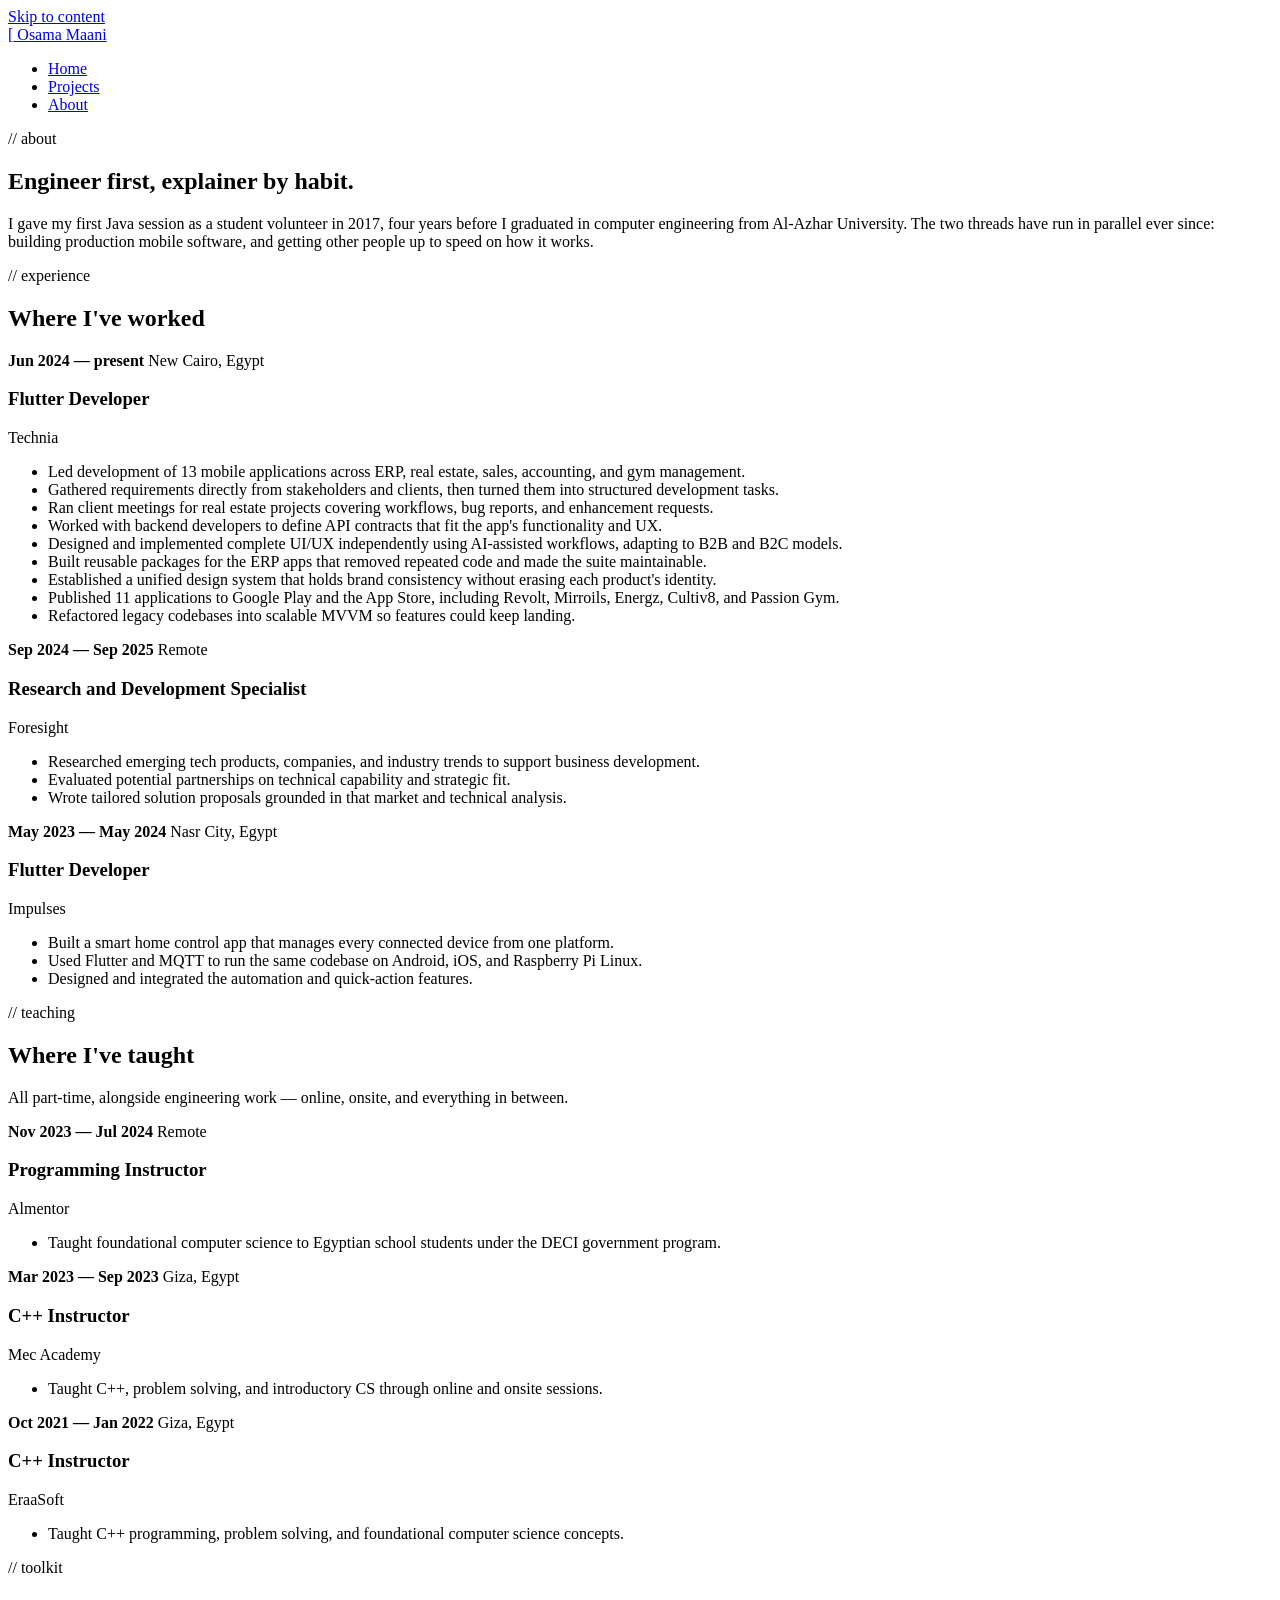
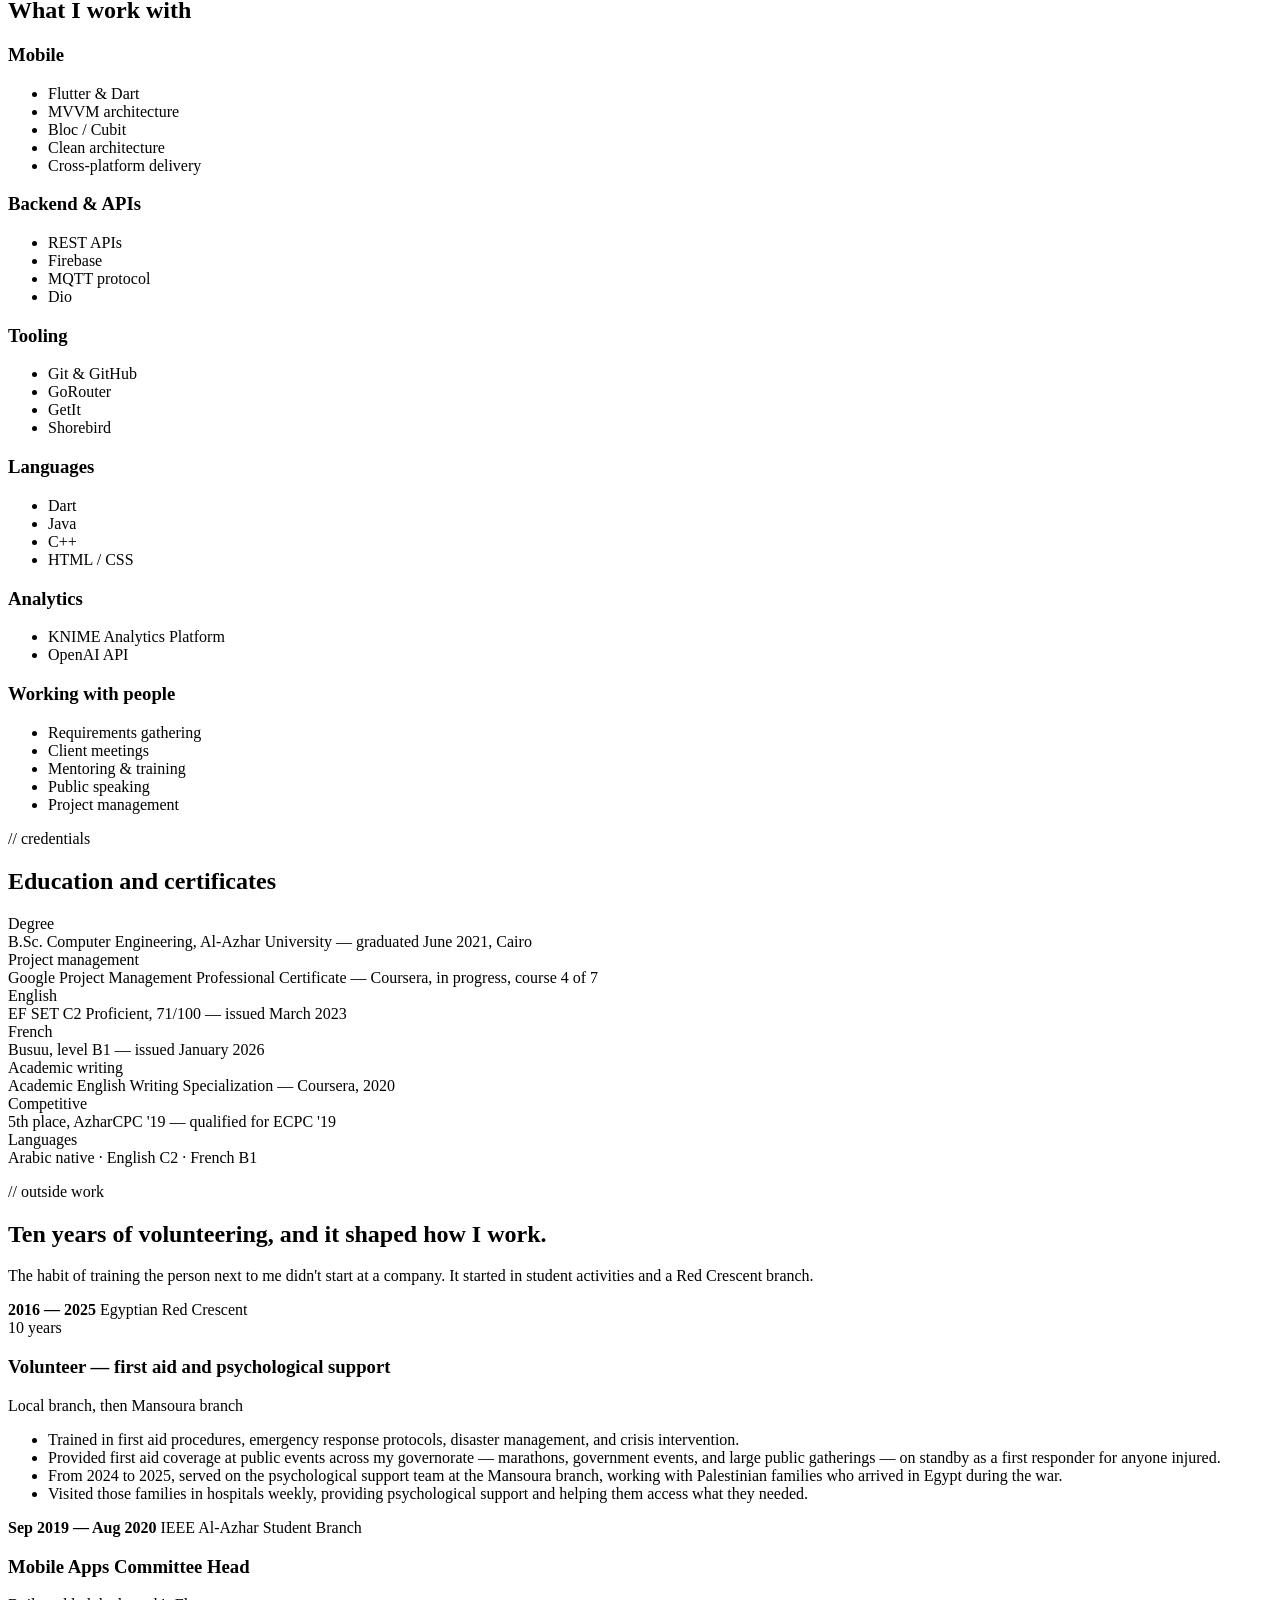
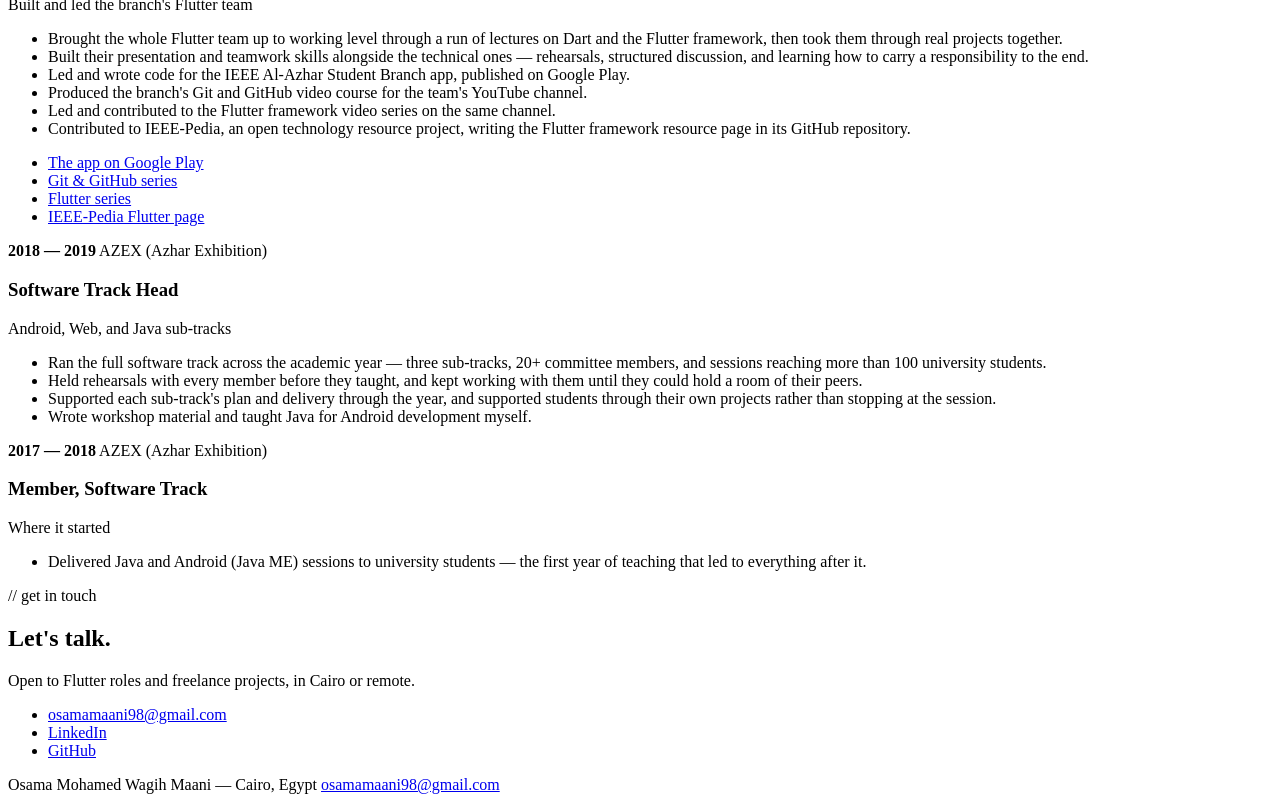
==== about.html @ afb965b5 "Create about.html" ====
<!DOCTYPE html>
<html lang="en">
<head>
<meta charset="utf-8">
<meta name="viewport" content="width=device-width, initial-scale=1">
<title>About — Osama Maani</title>
<meta name="description" content="Computer engineer from Al-Azhar University. Flutter developer at Technia, programming instructor, and former research specialist at Foresight.">
<meta name="theme-color" content="#0B1020">

<link rel="icon" href="data:image/svg+xml,<svg xmlns='http://www.w3.org/2000/svg' viewBox='0 0 32 32'><rect width='32' height='32' rx='7' fill='%230B1020'/><path d='M12 9v14M12 9h7M12 23h7' stroke='%23FFB454' stroke-width='2.4' fill='none' stroke-linecap='round'/></svg>">

<link rel="preconnect" href="https://fonts.googleapis.com">
<link rel="preconnect" href="https://fonts.gstatic.com" crossorigin>
<link href="https://fonts.googleapis.com/css2?family=Bricolage+Grotesque:opsz,wght@12..96,600;12..96,700;12..96,800&family=IBM+Plex+Sans:wght@400;500;600&family=JetBrains+Mono:wght@400;500&display=swap" rel="stylesheet">
<link rel="stylesheet" href="assets/css/style.css">
</head>
<body>

<a class="skip" href="#main">Skip to content</a>

<header class="nav">
  <div class="wrap nav__inner">
    <a class="brand" href="index.html">
      <span class="brand__mark" aria-hidden="true">[</span>
      <span class="brand__name">Osama Maani</span>
    </a>
    <nav aria-label="Primary">
      <ul class="nav__links">
        <li><a class="nav__link" href="index.html">Home</a></li>
        <li><a class="nav__link" href="projects.html">Projects</a></li>
        <li><a class="nav__link" href="about.html" aria-current="page">About</a></li>
      </ul>
    </nav>
  </div>
</header>

<main id="main">

  <section class="wrap hero">
    <div class="stagger">
      <p class="eyebrow" style="--i:0"><span>//</span> about</p>
      <h1 class="hero__title" style="--i:1">Engineer first, explainer by habit.</h1>
      <p class="hero__sub" style="--i:2">
        I gave my first Java session as a student volunteer in 2017, four years
        before I graduated in computer engineering from Al-Azhar University.
        The two threads have run in parallel ever since: building production
        mobile software, and getting other people up to speed on how it works.
      </p>
    </div>
  </section>

  <!-- Experience -->
  <section class="wrap section">
    <div class="section__head reveal">
      <p class="eyebrow"><span>//</span> experience</p>
      <h2>Where I've worked</h2>
    </div>

    <div class="timeline reveal">
      <article class="entry">
        <div class="entry__meta">
          <strong>Jun 2024 — present</strong>
          New Cairo, Egypt
        </div>
        <div class="entry__body">
          <h3>Flutter Developer</h3>
          <span class="entry__org">Technia</span>
          <ul>
            <li>Led development of 13 mobile applications across ERP, real estate, sales, accounting, and gym management.</li>
            <li>Gathered requirements directly from stakeholders and clients, then turned them into structured development tasks.</li>
            <li>Ran client meetings for real estate projects covering workflows, bug reports, and enhancement requests.</li>
            <li>Worked with backend developers to define API contracts that fit the app's functionality and UX.</li>
            <li>Designed and implemented complete UI/UX independently using AI-assisted workflows, adapting to B2B and B2C models.</li>
            <li>Built reusable packages for the ERP apps that removed repeated code and made the suite maintainable.</li>
            <li>Established a unified design system that holds brand consistency without erasing each product's identity.</li>
            <li>Published 11 applications to Google Play and the App Store, including Revolt, Mirroils, Energz, Cultiv8, and Passion Gym.</li>
            <li>Refactored legacy codebases into scalable MVVM so features could keep landing.</li>
          </ul>
        </div>
      </article>

      <article class="entry">
        <div class="entry__meta">
          <strong>Sep 2024 — Sep 2025</strong>
          Remote
        </div>
        <div class="entry__body">
          <h3>Research and Development Specialist</h3>
          <span class="entry__org">Foresight</span>
          <ul>
            <li>Researched emerging tech products, companies, and industry trends to support business development.</li>
            <li>Evaluated potential partnerships on technical capability and strategic fit.</li>
            <li>Wrote tailored solution proposals grounded in that market and technical analysis.</li>
          </ul>
        </div>
      </article>

      <article class="entry">
        <div class="entry__meta">
          <strong>May 2023 — May 2024</strong>
          Nasr City, Egypt
        </div>
        <div class="entry__body">
          <h3>Flutter Developer</h3>
          <span class="entry__org">Impulses</span>
          <ul>
            <li>Built a smart home control app that manages every connected device from one platform.</li>
            <li>Used Flutter and MQTT to run the same codebase on Android, iOS, and Raspberry Pi Linux.</li>
            <li>Designed and integrated the automation and quick-action features.</li>
          </ul>
        </div>
      </article>
    </div>
  </section>

  <!-- Teaching -->
  <section class="wrap section">
    <div class="section__head reveal">
      <p class="eyebrow"><span>//</span> teaching</p>
      <h2>Where I've taught</h2>
      <p>All part-time, alongside engineering work — online, onsite, and everything in between.</p>
    </div>

    <div class="timeline reveal">
      <article class="entry">
        <div class="entry__meta">
          <strong>Nov 2023 — Jul 2024</strong>
          Remote
        </div>
        <div class="entry__body">
          <h3>Programming Instructor</h3>
          <span class="entry__org">Almentor</span>
          <ul>
            <li>Taught foundational computer science to Egyptian school students under the DECI government program.</li>
          </ul>
        </div>
      </article>

      <article class="entry">
        <div class="entry__meta">
          <strong>Mar 2023 — Sep 2023</strong>
          Giza, Egypt
        </div>
        <div class="entry__body">
          <h3>C++ Instructor</h3>
          <span class="entry__org">Mec Academy</span>
          <ul>
            <li>Taught C++, problem solving, and introductory CS through online and onsite sessions.</li>
          </ul>
        </div>
      </article>

      <article class="entry">
        <div class="entry__meta">
          <strong>Oct 2021 — Jan 2022</strong>
          Giza, Egypt
        </div>
        <div class="entry__body">
          <h3>C++ Instructor</h3>
          <span class="entry__org">EraaSoft</span>
          <ul>
            <li>Taught C++ programming, problem solving, and foundational computer science concepts.</li>
          </ul>
        </div>
      </article>
    </div>
  </section>

  <!-- Skills -->
  <section class="wrap section">
    <div class="section__head reveal">
      <p class="eyebrow"><span>//</span> toolkit</p>
      <h2>What I work with</h2>
    </div>

    <div class="skillset reveal">
      <div>
        <h3>Mobile</h3>
        <ul>
          <li>Flutter &amp; Dart</li>
          <li>MVVM architecture</li>
          <li>Bloc / Cubit</li>
          <li>Clean architecture</li>
          <li>Cross-platform delivery</li>
        </ul>
      </div>
      <div>
        <h3>Backend &amp; APIs</h3>
        <ul>
          <li>REST APIs</li>
          <li>Firebase</li>
          <li>MQTT protocol</li>
          <li>Dio</li>
        </ul>
      </div>
      <div>
        <h3>Tooling</h3>
        <ul>
          <li>Git &amp; GitHub</li>
          <li>GoRouter</li>
          <li>GetIt</li>
          <li>Shorebird</li>
        </ul>
      </div>
      <div>
        <h3>Languages</h3>
        <ul>
          <li>Dart</li>
          <li>Java</li>
          <li>C++</li>
          <li>HTML / CSS</li>
        </ul>
      </div>
      <div>
        <h3>Analytics</h3>
        <ul>
          <li>KNIME Analytics Platform</li>
          <li>OpenAI API</li>
        </ul>
      </div>
      <div>
        <h3>Working with people</h3>
        <ul>
          <li>Requirements gathering</li>
          <li>Client meetings</li>
          <li>Mentoring &amp; training</li>
          <li>Public speaking</li>
          <li>Project management</li>
        </ul>
      </div>
    </div>
  </section>

  <!-- Facts -->
  <section class="wrap section">
    <div class="section__head reveal">
      <p class="eyebrow"><span>//</span> credentials</p>
      <h2>Education and certificates</h2>
    </div>

    <div class="rows reveal">
      <div class="row">
        <div class="row__label">Degree</div>
        <div class="row__value">B.Sc. Computer Engineering, Al-Azhar University <span>— graduated June 2021, Cairo</span></div>
      </div>
      <div class="row">
        <div class="row__label">Project management</div>
        <div class="row__value">Google Project Management Professional Certificate <span>— Coursera, in progress, course 4 of 7</span></div>
      </div>
      <div class="row">
        <div class="row__label">English</div>
        <div class="row__value">EF SET C2 Proficient, 71/100 <span>— issued March 2023</span></div>
      </div>
      <div class="row">
        <div class="row__label">French</div>
        <div class="row__value">Busuu, level B1 <span>— issued January 2026</span></div>
      </div>
      <div class="row">
        <div class="row__label">Academic writing</div>
        <div class="row__value">Academic English Writing Specialization <span>— Coursera, 2020</span></div>
      </div>
      <div class="row">
        <div class="row__label">Competitive</div>
        <div class="row__value">5th place, AzharCPC '19 <span>— qualified for ECPC '19</span></div>
      </div>
      <div class="row">
        <div class="row__label">Languages</div>
        <div class="row__value">Arabic native <span>·</span> English C2 <span>·</span> French B1</div>
      </div>
    </div>
  </section>

  <!-- Outside work -->
  <section class="wrap section">
    <div class="section__head reveal">
      <p class="eyebrow"><span>//</span> outside work</p>
      <h2>Ten years of volunteering, and it shaped how I work.</h2>
      <p>
        The habit of training the person next to me didn't start at a company.
        It started in student activities and a Red Crescent branch.
      </p>
    </div>

    <div class="timeline reveal">

      <article class="entry">
        <div class="entry__meta">
          <strong>2016 — 2025</strong>
          Egyptian Red Crescent
        </div>
        <div class="entry__body">
          <span class="tenure">10 years</span>
          <h3>Volunteer — first aid and psychological support</h3>
          <span class="entry__org">Local branch, then Mansoura branch</span>
          <ul>
            <li>Trained in first aid procedures, emergency response protocols, disaster management, and crisis intervention.</li>
            <li>Provided first aid coverage at public events across my governorate — marathons, government events, and large public gatherings — on standby as a first responder for anyone injured.</li>
            <li>From 2024 to 2025, served on the psychological support team at the Mansoura branch, working with Palestinian families who arrived in Egypt during the war.</li>
            <li>Visited those families in hospitals weekly, providing psychological support and helping them access what they needed.</li>
          </ul>
        </div>
      </article>

      <article class="entry">
        <div class="entry__meta">
          <strong>Sep 2019 — Aug 2020</strong>
          IEEE Al-Azhar Student Branch
        </div>
        <div class="entry__body">
          <h3>Mobile Apps Committee Head</h3>
          <span class="entry__org">Built and led the branch's Flutter team</span>
          <ul>
            <li>Brought the whole Flutter team up to working level through a run of lectures on Dart and the Flutter framework, then took them through real projects together.</li>
            <li>Built their presentation and teamwork skills alongside the technical ones — rehearsals, structured discussion, and learning how to carry a responsibility to the end.</li>
            <li>Led and wrote code for the IEEE Al-Azhar Student Branch app, published on Google Play.</li>
            <li>Produced the branch's Git and GitHub video course for the team's YouTube channel.</li>
            <li>Led and contributed to the Flutter framework video series on the same channel.</li>
            <li>Contributed to IEEE-Pedia, an open technology resource project, writing the Flutter framework resource page in its GitHub repository.</li>
          </ul>
          <ul class="proof">
            <li><a href="https://play.google.com/store/apps/details?id=com.ieee_azhar.ieee_app" target="_blank" rel="noopener">The app on Google Play</a></li>
            <li><a href="https://www.youtube.com/playlist?list=PLvsRzup300l7V6CNiQhMfe2Zy5eNpHqHm" target="_blank" rel="noopener">Git &amp; GitHub series</a></li>
            <li><a href="https://www.youtube.com/playlist?list=PLvsRzup300l6i1YuRWqeqqxpORZSSflAc" target="_blank" rel="noopener">Flutter series</a></li>
            <li><a href="https://github.com/IEEE-AlAzhar/IEEE-Pedia/blob/master/resources/Mobile-Apps/Flutter-resources.md" target="_blank" rel="noopener">IEEE-Pedia Flutter page</a></li>
          </ul>
        </div>
      </article>

      <article class="entry">
        <div class="entry__meta">
          <strong>2018 — 2019</strong>
          AZEX (Azhar Exhibition)
        </div>
        <div class="entry__body">
          <h3>Software Track Head</h3>
          <span class="entry__org">Android, Web, and Java sub-tracks</span>
          <ul>
            <li>Ran the full software track across the academic year — three sub-tracks, 20+ committee members, and sessions reaching more than 100 university students.</li>
            <li>Held rehearsals with every member before they taught, and kept working with them until they could hold a room of their peers.</li>
            <li>Supported each sub-track's plan and delivery through the year, and supported students through their own projects rather than stopping at the session.</li>
            <li>Wrote workshop material and taught Java for Android development myself.</li>
          </ul>
        </div>
      </article>

      <article class="entry">
        <div class="entry__meta">
          <strong>2017 — 2018</strong>
          AZEX (Azhar Exhibition)
        </div>
        <div class="entry__body">
          <h3>Member, Software Track</h3>
          <span class="entry__org">Where it started</span>
          <ul>
            <li>Delivered Java and Android (Java ME) sessions to university students — the first year of teaching that led to everything after it.</li>
          </ul>
        </div>
      </article>

    </div>
  </section>

  <section class="wrap contact reveal">
    <p class="eyebrow"><span>//</span> get in touch</p>
    <h2>Let's talk.</h2>
    <p>Open to Flutter roles and freelance projects, in Cairo or remote.</p>
    <ul class="links">
      <li><a href="mailto:osamamaani98@gmail.com">osamamaani98@gmail.com</a></li>
      <li><a href="https://linkedin.com/in/osama-maani/" target="_blank" rel="noopener">LinkedIn</a></li>
      <li><a href="https://github.com/OsamaMaani" target="_blank" rel="noopener">GitHub</a></li>
    </ul>
  </section>

</main>

<footer class="foot">
  <div class="wrap foot__inner">
    <span>Osama Mohamed Wagih Maani — Cairo, Egypt</span>
    <span><a href="mailto:osamamaani98@gmail.com">osamamaani98@gmail.com</a></span>
  </div>
</footer>

<script src="assets/js/main.js"></script>
</body>
</html>
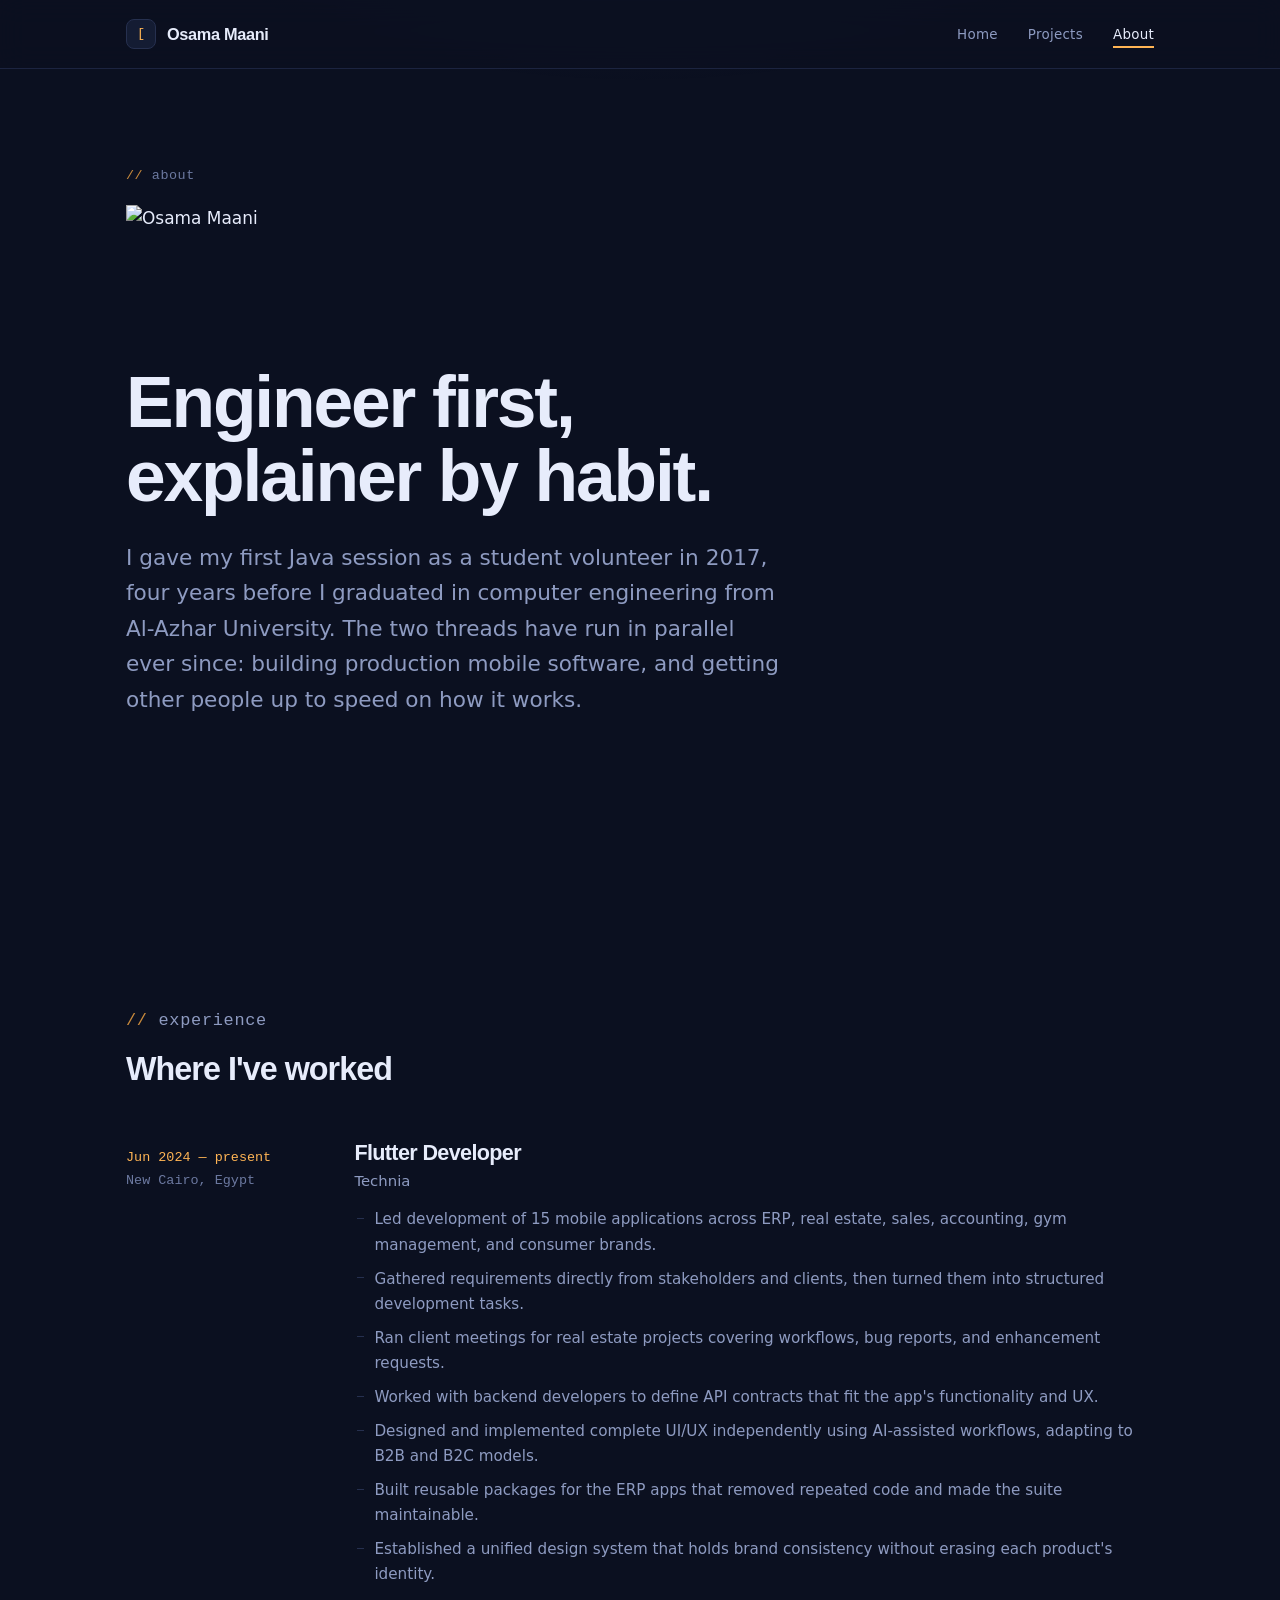
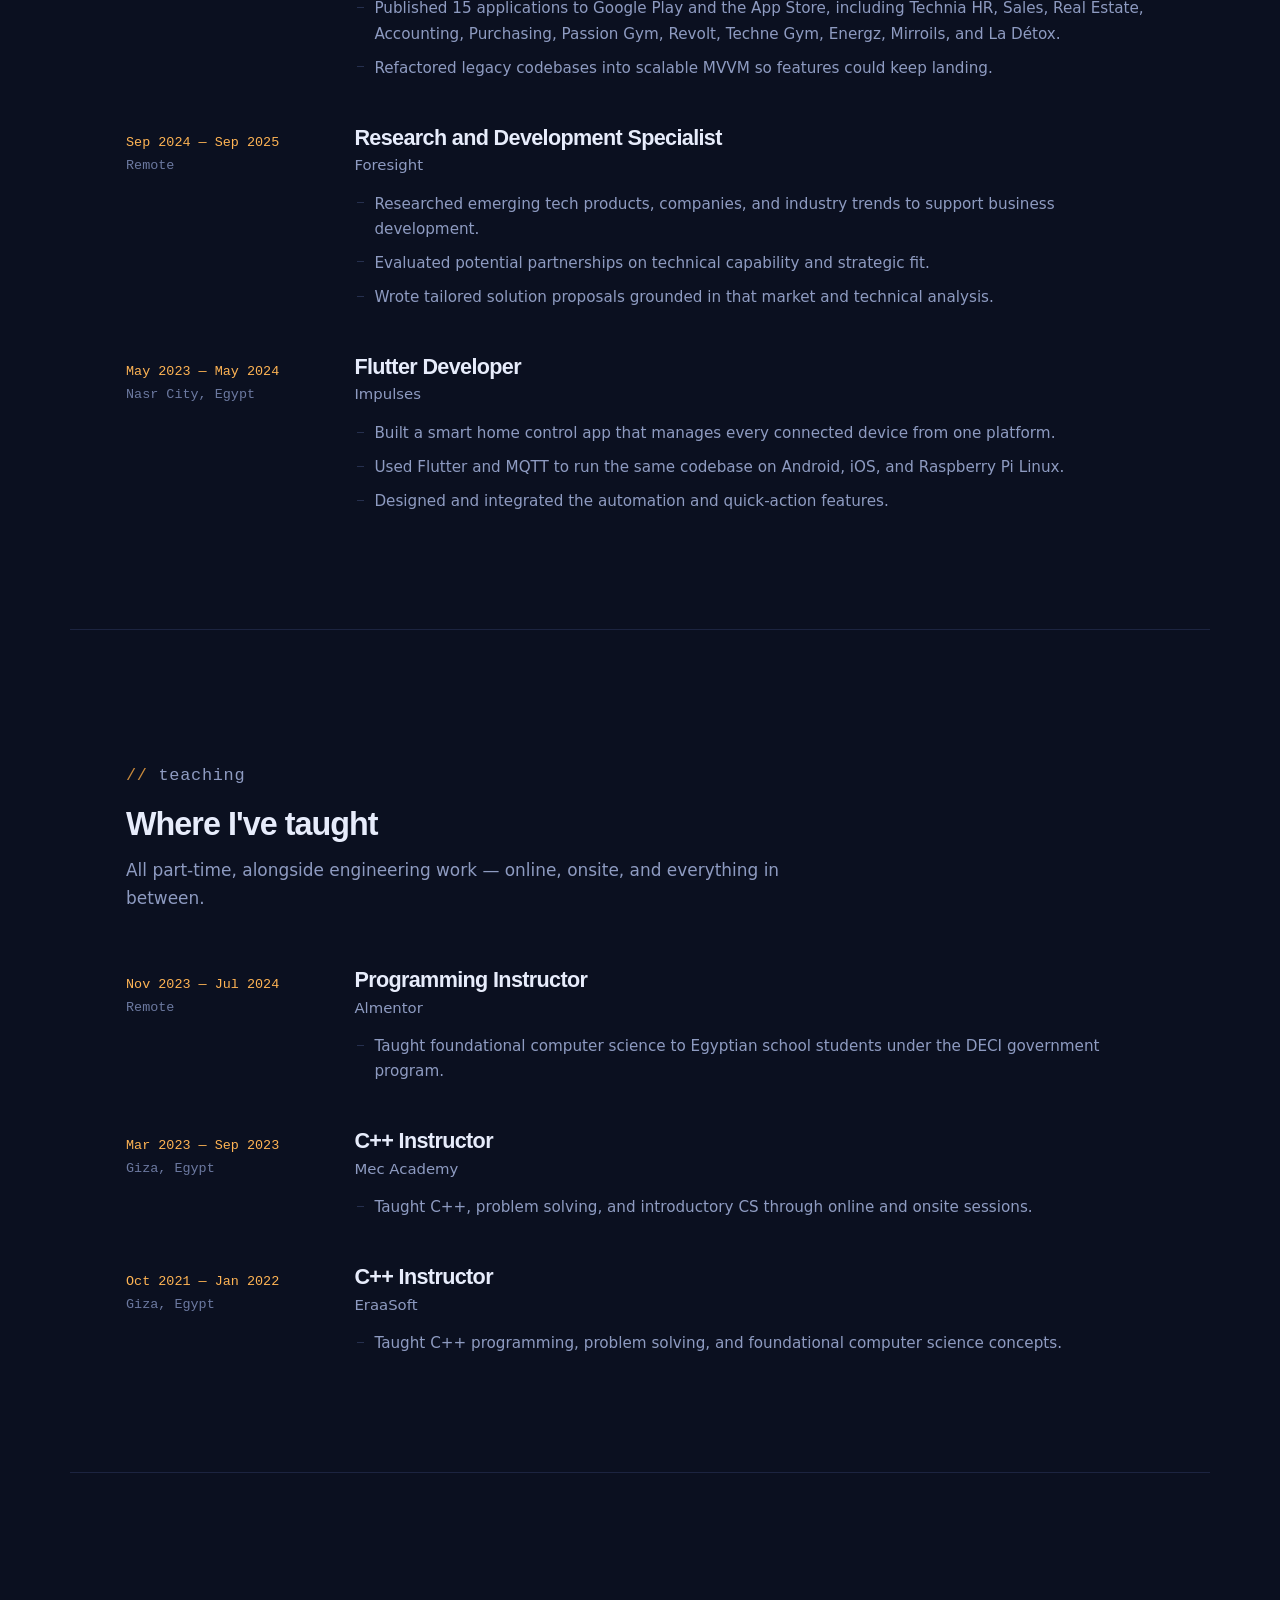
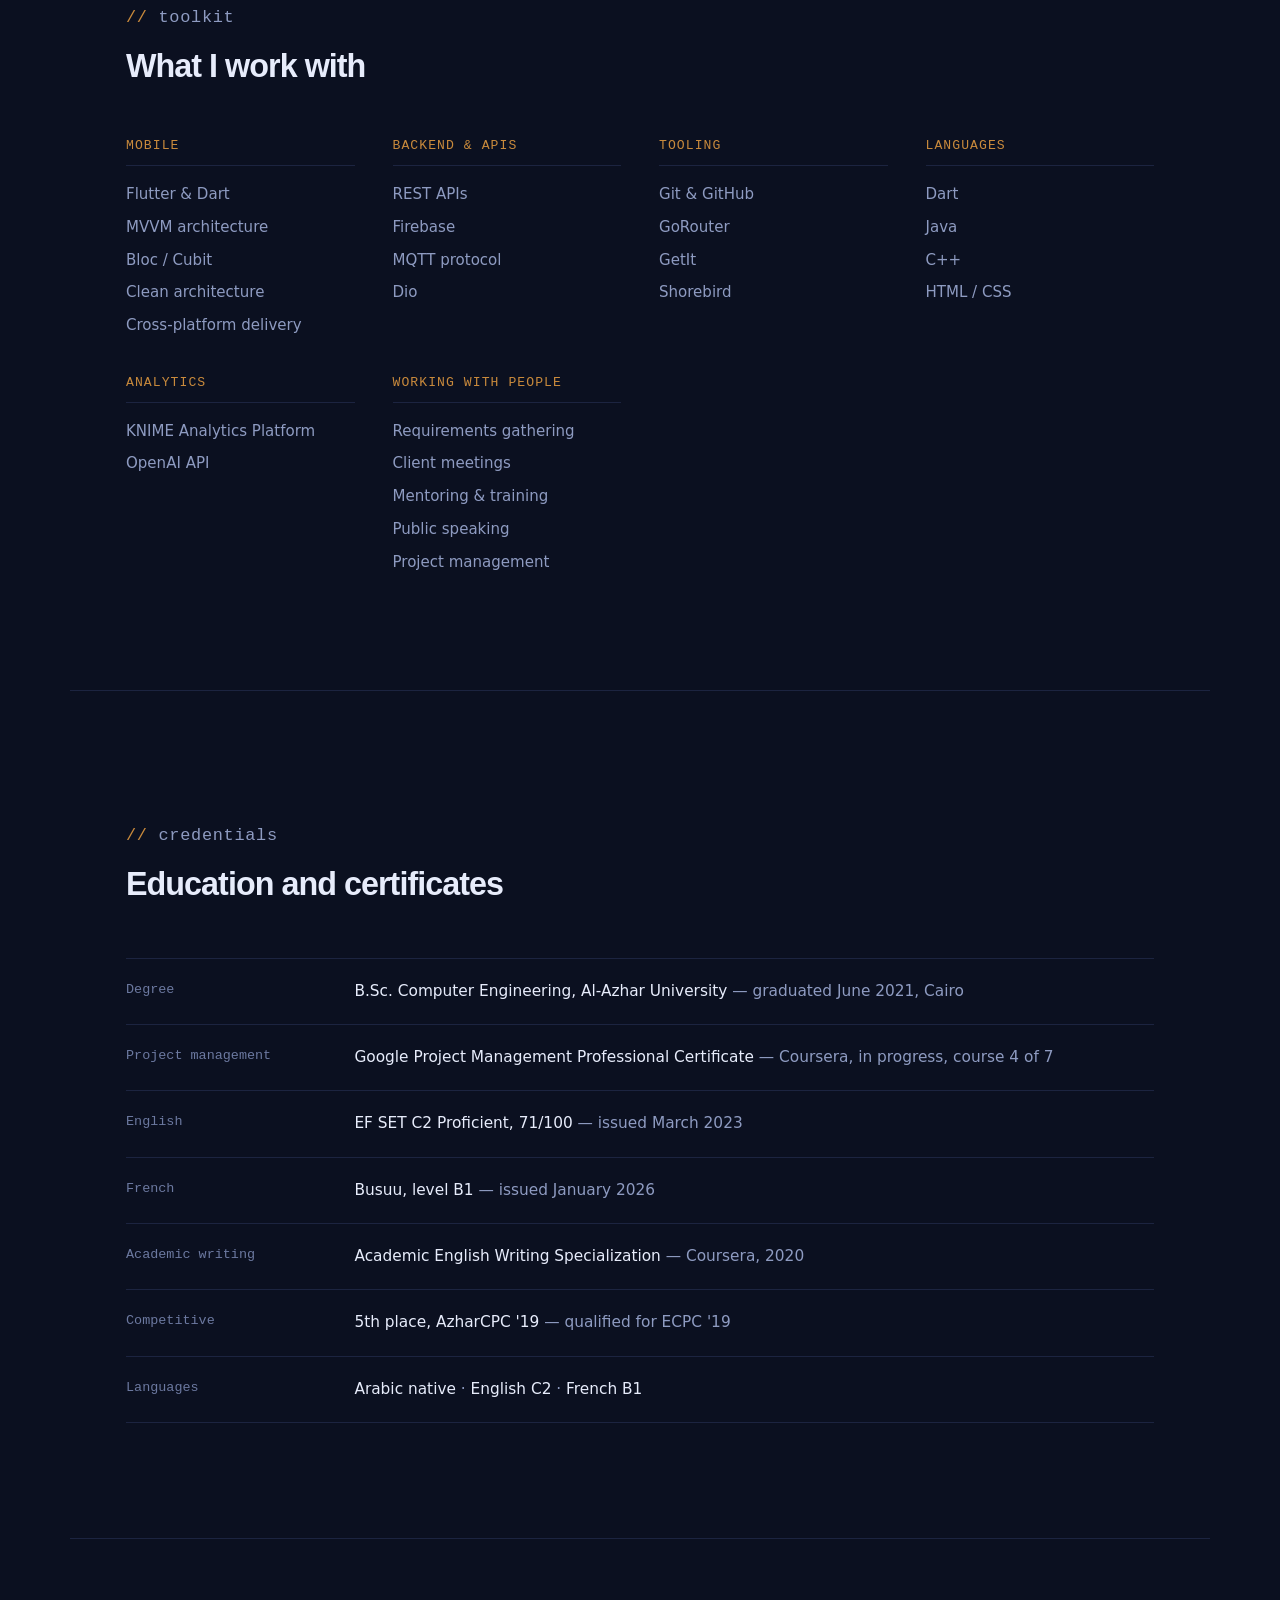
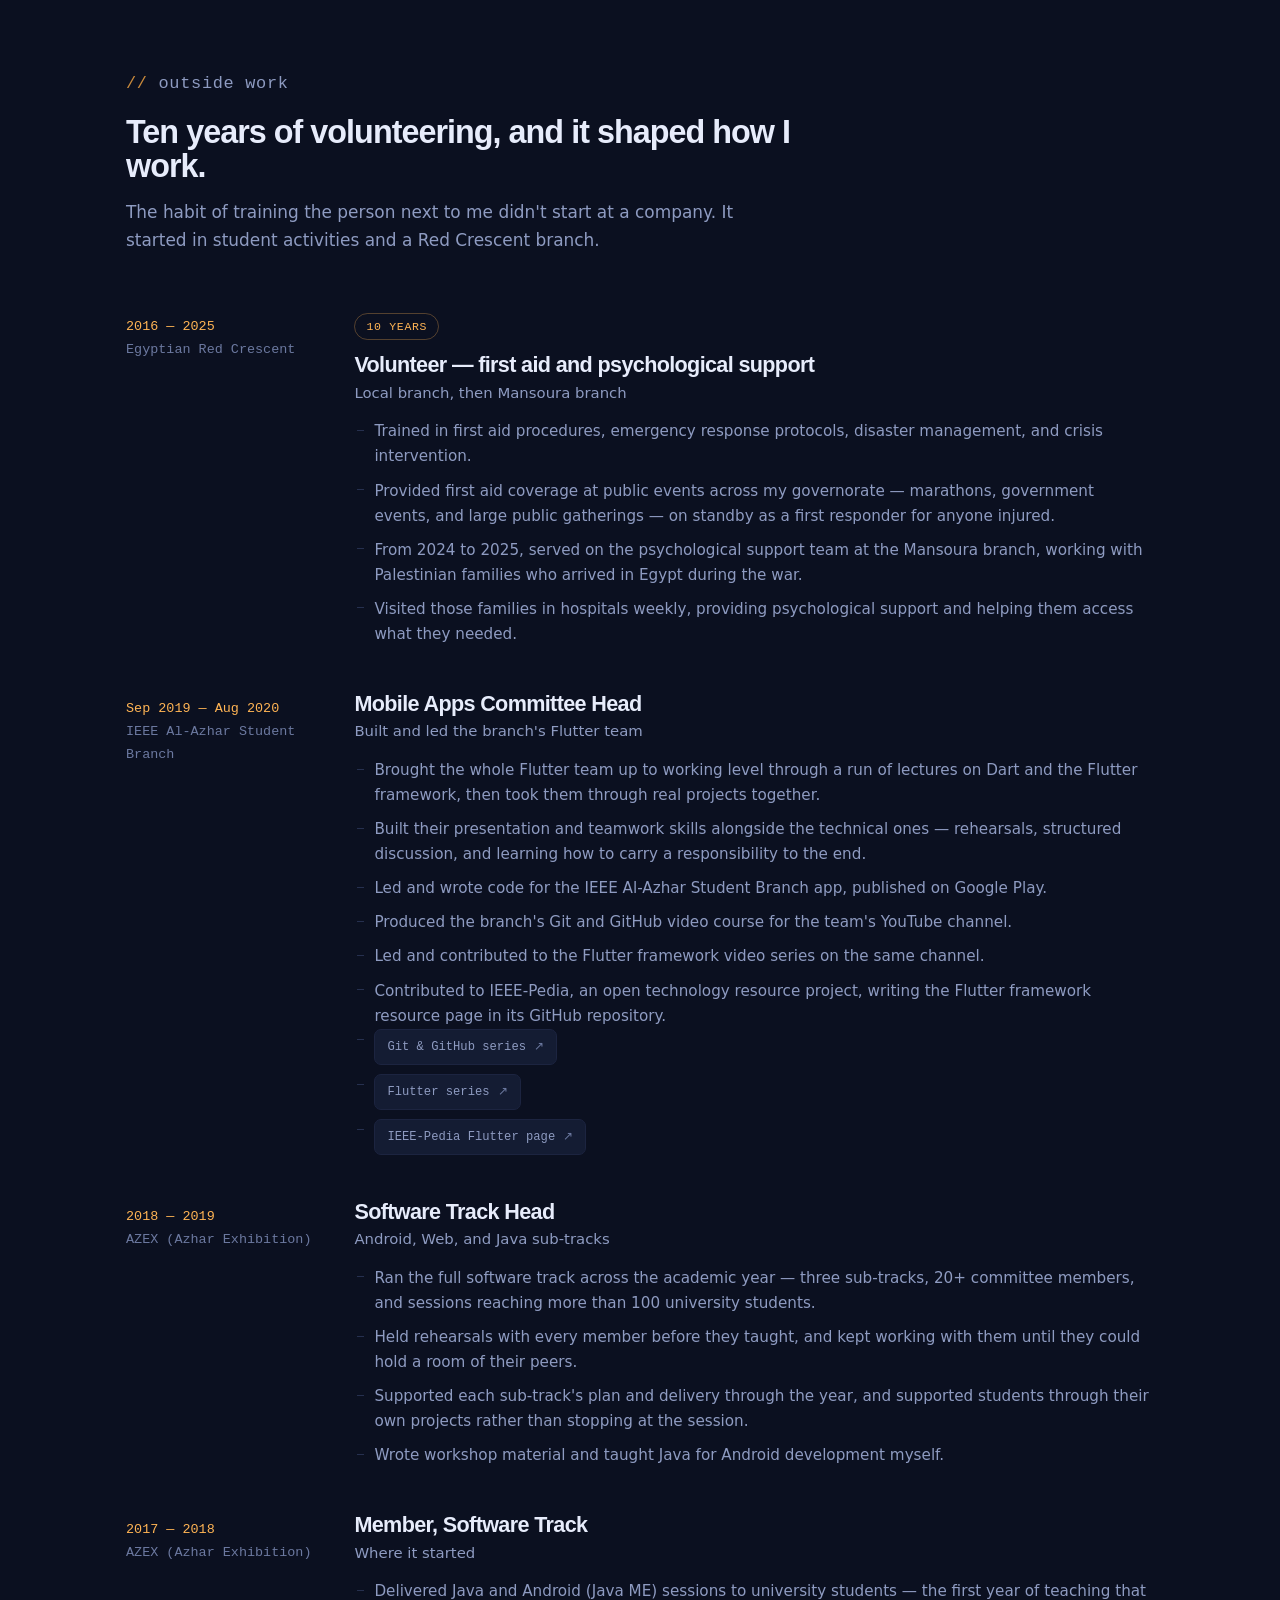
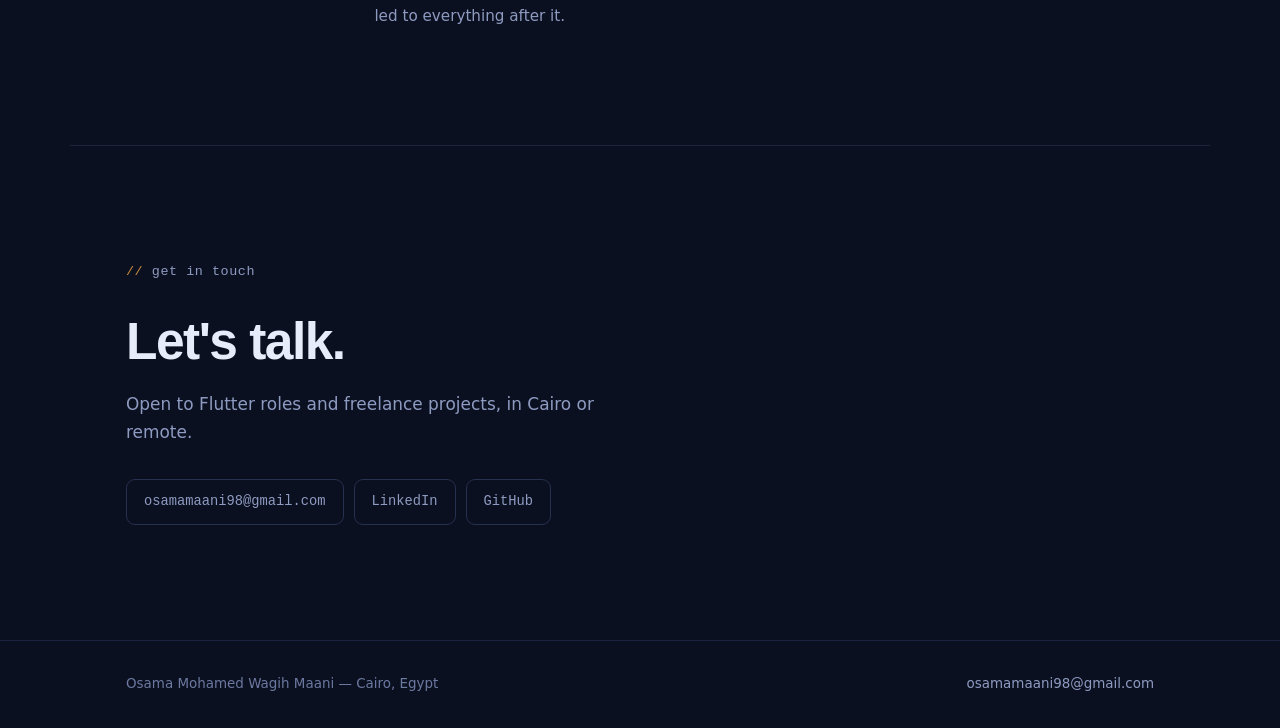
==== commit 80da88e9: "Update about.html" ====
--- a/about.html
+++ b/about.html
@@ -39,8 +39,9 @@
   <section class="wrap hero">
     <div class="stagger">
       <p class="eyebrow" style="--i:0"><span>//</span> about</p>
-      <h1 class="hero__title" style="--i:1">Engineer first, explainer by habit.</h1>
-      <p class="hero__sub" style="--i:2">
+      <img class="portrait" style="--i:1" src="assets/img/osama.jpg" alt="Osama Maani" width="160" height="160">
+      <h1 class="hero__title" style="--i:2">Engineer first, explainer by habit.</h1>
+      <p class="hero__sub" style="--i:3">
         I gave my first Java session as a student volunteer in 2017, four years
         before I graduated in computer engineering from Al-Azhar University.
         The two threads have run in parallel ever since: building production
@@ -66,14 +67,14 @@
           <h3>Flutter Developer</h3>
           <span class="entry__org">Technia</span>
           <ul>
-            <li>Led development of 13 mobile applications across ERP, real estate, sales, accounting, and gym management.</li>
+            <li>Led development of 15 mobile applications across ERP, real estate, sales, accounting, gym management, and consumer brands.</li>
             <li>Gathered requirements directly from stakeholders and clients, then turned them into structured development tasks.</li>
             <li>Ran client meetings for real estate projects covering workflows, bug reports, and enhancement requests.</li>
             <li>Worked with backend developers to define API contracts that fit the app's functionality and UX.</li>
             <li>Designed and implemented complete UI/UX independently using AI-assisted workflows, adapting to B2B and B2C models.</li>
             <li>Built reusable packages for the ERP apps that removed repeated code and made the suite maintainable.</li>
             <li>Established a unified design system that holds brand consistency without erasing each product's identity.</li>
-            <li>Published 11 applications to Google Play and the App Store, including Revolt, Mirroils, Energz, Cultiv8, and Passion Gym.</li>
+            <li>Published 15 applications to Google Play and the App Store, including Technia HR, Sales, Real Estate, Accounting, Purchasing, Passion Gym, Revolt, Techne Gym, Energz, Mirroils, and La Détox.</li>
             <li>Refactored legacy codebases into scalable MVVM so features could keep landing.</li>
           </ul>
         </div>
@@ -318,7 +319,6 @@
             <li>Contributed to IEEE-Pedia, an open technology resource project, writing the Flutter framework resource page in its GitHub repository.</li>
           </ul>
           <ul class="proof">
-            <li><a href="https://play.google.com/store/apps/details?id=com.ieee_azhar.ieee_app" target="_blank" rel="noopener">The app on Google Play</a></li>
             <li><a href="https://www.youtube.com/playlist?list=PLvsRzup300l7V6CNiQhMfe2Zy5eNpHqHm" target="_blank" rel="noopener">Git &amp; GitHub series</a></li>
             <li><a href="https://www.youtube.com/playlist?list=PLvsRzup300l6i1YuRWqeqqxpORZSSflAc" target="_blank" rel="noopener">Flutter series</a></li>
             <li><a href="https://github.com/IEEE-AlAzhar/IEEE-Pedia/blob/master/resources/Mobile-Apps/Flutter-resources.md" target="_blank" rel="noopener">IEEE-Pedia Flutter page</a></li>
--- a/assets/css/style.css
+++ b/assets/css/style.css
@@ -0,0 +1,759 @@
+
+/* =========================================================
+   Osama Maani — portfolio
+   Palette: deep navy ink, amber accent, periwinkle interactive
+   Type: Bricolage Grotesque (display) / IBM Plex Sans (body) /
+         JetBrains Mono (utility + code)
+   ========================================================= */
+
+:root {
+  --ink:        #0B1020;
+  --ink-2:      #0F1528;
+  --surface:    #141C33;
+  --surface-2:  #19223D;
+  --line:       #26304F;
+  --line-soft:  #1C2440;
+  --text:       #E7ECFB;
+  --muted:      #8E9BC1;
+  --muted-2:    #6C79A0;
+  --amber:      #FFB454;
+  --amber-dim:  #C98A3C;
+  --peri:       #8B9BFF;
+
+  --max: 1140px;
+  --gutter: clamp(20px, 5vw, 56px);
+
+  --step--1: clamp(0.78rem, 0.76rem + 0.1vw, 0.84rem);
+  --step-0:  clamp(0.98rem, 0.95rem + 0.15vw, 1.06rem);
+  --step-1:  clamp(1.15rem, 1.08rem + 0.35vw, 1.35rem);
+  --step-2:  clamp(1.5rem, 1.3rem + 0.9vw, 2.1rem);
+  --step-3:  clamp(2.1rem, 1.7rem + 1.9vw, 3.4rem);
+  --step-4:  clamp(2.6rem, 1.9rem + 3.2vw, 5rem);
+
+  --ease: cubic-bezier(0.22, 0.68, 0.36, 1);
+}
+
+* { box-sizing: border-box; }
+
+html { scroll-behavior: smooth; }
+
+body {
+  margin: 0;
+  background: var(--ink);
+  color: var(--text);
+  font-family: "IBM Plex Sans", ui-sans-serif, system-ui, sans-serif;
+  font-size: var(--step-0);
+  line-height: 1.65;
+  -webkit-font-smoothing: antialiased;
+  text-rendering: optimizeLegibility;
+}
+
+/* Ambient: a very quiet horizon glow, once, at the top. */
+body::before {
+  content: "";
+  position: fixed;
+  inset: -20vh 0 auto 0;
+  height: 70vh;
+  background: radial-gradient(60% 60% at 50% 0%, rgba(139, 155, 255, 0.10), transparent 70%);
+  pointer-events: none;
+  z-index: 0;
+}
+
+img { max-width: 100%; display: block; }
+
+a { color: inherit; }
+
+h1, h2, h3, h4 {
+  font-family: "Bricolage Grotesque", "IBM Plex Sans", sans-serif;
+  font-weight: 700;
+  letter-spacing: -0.03em;
+  line-height: 1.04;
+  margin: 0;
+  font-optical-sizing: auto;
+}
+
+p { margin: 0; }
+
+::selection { background: var(--amber); color: #0B1020; }
+
+:focus-visible {
+  outline: 2px solid var(--amber);
+  outline-offset: 3px;
+  border-radius: 3px;
+}
+
+.wrap {
+  width: 100%;
+  max-width: var(--max);
+  margin-inline: auto;
+  padding-inline: var(--gutter);
+  position: relative;
+  z-index: 1;
+}
+
+.skip {
+  position: absolute;
+  left: -9999px;
+}
+.skip:focus {
+  left: 16px;
+  top: 12px;
+  z-index: 99;
+  background: var(--amber);
+  color: #0B1020;
+  padding: 10px 16px;
+  border-radius: 6px;
+  font-weight: 600;
+}
+
+/* ---------------- Nav ---------------- */
+
+.nav {
+  position: sticky;
+  top: 0;
+  z-index: 40;
+  background: rgba(11, 16, 32, 0.82);
+  backdrop-filter: blur(14px);
+  border-bottom: 1px solid var(--line-soft);
+}
+
+.nav__inner {
+  display: flex;
+  align-items: center;
+  gap: 18px;
+  min-height: 68px;
+}
+
+.brand {
+  display: inline-flex;
+  align-items: center;
+  gap: 11px;
+  text-decoration: none;
+  margin-right: auto;
+}
+
+.brand__mark {
+  width: 30px;
+  height: 30px;
+  flex: none;
+  border: 1px solid var(--line);
+  border-radius: 8px;
+  display: grid;
+  place-items: center;
+  color: var(--amber);
+  font-family: "JetBrains Mono", monospace;
+  font-size: 0.85rem;
+  background: var(--surface);
+}
+
+.brand__name {
+  font-family: "Bricolage Grotesque", sans-serif;
+  font-weight: 700;
+  letter-spacing: -0.02em;
+  font-size: 1.02rem;
+}
+
+.nav__links {
+  display: flex;
+  align-items: center;
+  gap: clamp(14px, 3vw, 30px);
+  list-style: none;
+  margin: 0;
+  padding: 0;
+}
+
+.nav__link {
+  text-decoration: none;
+  color: var(--muted);
+  font-size: var(--step--1);
+  font-weight: 500;
+  letter-spacing: 0.02em;
+  padding: 6px 0;
+  position: relative;
+  transition: color 0.2s var(--ease);
+}
+.nav__link:hover { color: var(--text); }
+
+.nav__link[aria-current="page"] { color: var(--text); }
+.nav__link[aria-current="page"]::after {
+  content: "";
+  position: absolute;
+  left: 0;
+  right: 0;
+  bottom: 0;
+  height: 2px;
+  background: var(--amber);
+}
+
+/* ---------------- Shared bits ---------------- */
+
+.eyebrow {
+  font-family: "JetBrains Mono", monospace;
+  font-size: var(--step--1);
+  color: var(--muted-2);
+  letter-spacing: 0.04em;
+  margin-bottom: 18px;
+}
+.eyebrow span { color: var(--amber-dim); }
+
+.section {
+  padding-block: clamp(64px, 9vw, 118px);
+  position: relative;
+}
+.section + .section { border-top: 1px solid var(--line-soft); }
+
+.section__head {
+  max-width: 62ch;
+  margin-bottom: clamp(34px, 5vw, 56px);
+}
+.section__head h2 { font-size: var(--step-2); }
+.section__head p {
+  color: var(--muted);
+  margin-top: 16px;
+  font-size: var(--step-0);
+}
+
+.lede {
+  color: var(--muted);
+  font-size: var(--step-1);
+  line-height: 1.55;
+  max-width: 56ch;
+}
+
+/* Indent guide — the structural motif, borrowed from an IDE's
+   widget tree. Used wherever content nests under a parent. */
+.tree {
+  border-left: 1px solid var(--line);
+  padding-left: clamp(18px, 3vw, 30px);
+  position: relative;
+}
+.tree > * { position: relative; }
+.tree > .tree-node::before {
+  content: "";
+  position: absolute;
+  left: calc(-1 * clamp(18px, 3vw, 30px));
+  top: 0.85em;
+  width: clamp(12px, 2vw, 20px);
+  height: 1px;
+  background: var(--line);
+  transition: background 0.25s var(--ease);
+}
+.tree > .tree-node:hover::before { background: var(--amber); }
+
+.tree-node { padding-block: 16px; }
+.tree > .tree-node::before { top: 1.5em; }
+.tree-node + .tree-node { border-top: 1px solid var(--line-soft); }
+.tree-node h3 { font-size: var(--step-1); margin-bottom: 6px; }
+.tree-node__meta {
+  display: block;
+  font-family: "JetBrains Mono", monospace;
+  font-size: var(--step--1);
+  color: var(--muted-2);
+  margin-bottom: 10px;
+}
+.tree-node p { color: var(--muted); font-size: 0.95rem; max-width: 64ch; }
+
+/* Evidence links — published artifacts, not decoration. */
+.proof {
+  display: flex;
+  flex-wrap: wrap;
+  gap: 8px;
+  margin: 18px 0 0;
+  padding: 0;
+  list-style: none;
+}
+.proof a {
+  display: inline-flex;
+  align-items: center;
+  gap: 8px;
+  text-decoration: none;
+  font-family: "JetBrains Mono", monospace;
+  font-size: 0.76rem;
+  color: var(--muted);
+  background: var(--surface);
+  border: 1px solid var(--line-soft);
+  border-radius: 7px;
+  padding: 7px 12px;
+  transition: color 0.2s var(--ease), border-color 0.2s var(--ease);
+}
+.proof a::after {
+  content: "↗";
+  color: var(--muted-2);
+  transition: color 0.2s var(--ease);
+}
+.proof a:hover { color: var(--text); border-color: var(--amber); }
+.proof a:hover::after { color: var(--amber); }
+
+.tenure {
+  display: inline-block;
+  font-family: "JetBrains Mono", monospace;
+  font-size: 0.72rem;
+  letter-spacing: 0.06em;
+  text-transform: uppercase;
+  color: var(--amber);
+  border: 1px solid rgba(255, 180, 84, 0.3);
+  border-radius: 999px;
+  padding: 3px 11px;
+  margin-bottom: 14px;
+}
+
+/* ---------------- Hero ---------------- */
+
+.hero {
+  padding-top: clamp(52px, 8vw, 96px);
+  padding-bottom: clamp(56px, 8vw, 100px);
+}
+
+.hero__title {
+  font-size: var(--step-4);
+  max-width: 15ch;
+  margin-bottom: 26px;
+}
+.hero__title em {
+  font-style: normal;
+  color: var(--amber);
+}
+
+.hero__sub {
+  color: var(--muted);
+  font-size: var(--step-1);
+  max-width: 48ch;
+  margin-bottom: clamp(38px, 6vw, 58px);
+}
+
+/* The signature: a hand-set Dart constructor describing him.
+   Every value is a fact from the CV. */
+.decl {
+  font-family: "JetBrains Mono", monospace;
+  font-size: clamp(0.8rem, 0.62rem + 0.55vw, 1rem);
+  line-height: 1.9;
+  background: linear-gradient(180deg, var(--surface) 0%, var(--ink-2) 100%);
+  border: 1px solid var(--line);
+  border-radius: 14px;
+  padding: clamp(20px, 3.4vw, 34px);
+  overflow-x: auto;
+}
+
+.decl__line {
+  display: flex;
+  gap: 18px;
+  align-items: baseline;
+  justify-content: space-between;
+  white-space: nowrap;
+  padding: 1px 0;
+  border-radius: 4px;
+  transition: background 0.2s var(--ease);
+}
+.decl__line--fact:hover { background: rgba(139, 155, 255, 0.07); }
+
+.decl__gloss {
+  color: var(--muted-2);
+  font-size: 0.86em;
+  white-space: nowrap;
+  padding-left: 24px;
+}
+
+.tok-cls  { color: var(--amber); }
+.tok-key  { color: var(--peri); }
+.tok-str  { color: #9FE3C5; }
+.tok-num  { color: #F2D6A2; }
+.tok-punc { color: var(--muted-2); }
+
+.decl__body {
+  border-left: 1px solid var(--line-soft);
+  margin-left: 0.55em;
+  padding-left: 1.4em;
+}
+
+.hero__actions {
+  display: flex;
+  flex-wrap: wrap;
+  gap: 12px;
+  margin-top: 34px;
+}
+
+.btn {
+  display: inline-flex;
+  align-items: center;
+  gap: 9px;
+  text-decoration: none;
+  font-size: var(--step--1);
+  font-weight: 600;
+  letter-spacing: 0.01em;
+  padding: 12px 20px;
+  border-radius: 9px;
+  border: 1px solid var(--line);
+  color: var(--text);
+  background: var(--surface);
+  transition: border-color 0.2s var(--ease), background 0.2s var(--ease), transform 0.2s var(--ease);
+}
+.btn:hover { border-color: var(--peri); transform: translateY(-1px); }
+
+.btn--primary {
+  background: var(--amber);
+  border-color: var(--amber);
+  color: #0B1020;
+}
+.btn--primary:hover { background: #FFC271; border-color: #FFC271; }
+
+.btn__arrow { transition: transform 0.2s var(--ease); }
+.btn:hover .btn__arrow { transform: translateX(3px); }
+
+/* ---------------- Practice (3 roles) ---------------- */
+
+.roles {
+  display: grid;
+  gap: clamp(20px, 2.6vw, 30px);
+  grid-template-columns: repeat(auto-fit, minmax(255px, 1fr));
+}
+
+.role {
+  border: 1px solid var(--line-soft);
+  border-radius: 14px;
+  padding: clamp(22px, 2.6vw, 30px);
+  background: var(--ink-2);
+  transition: border-color 0.25s var(--ease), background 0.25s var(--ease);
+}
+.role:hover { border-color: var(--line); background: var(--surface); }
+
+.role__idx {
+  font-family: "JetBrains Mono", monospace;
+  font-size: var(--step--1);
+  color: var(--amber-dim);
+  display: block;
+  margin-bottom: 14px;
+}
+.role h3 { font-size: var(--step-1); margin-bottom: 12px; }
+.role p { color: var(--muted); font-size: 0.95rem; }
+
+/* ---------------- Work cards ---------------- */
+
+.cards {
+  display: grid;
+  gap: clamp(16px, 2.2vw, 24px);
+  grid-template-columns: repeat(auto-fit, minmax(290px, 1fr));
+}
+
+.card {
+  display: flex;
+  flex-direction: column;
+  border: 1px solid var(--line-soft);
+  border-radius: 14px;
+  padding: clamp(22px, 2.6vw, 30px);
+  background: var(--ink-2);
+  position: relative;
+  overflow: hidden;
+  transition: border-color 0.25s var(--ease), transform 0.25s var(--ease);
+}
+.card::after {
+  content: "";
+  position: absolute;
+  top: 0;
+  right: 0;
+  width: 34px;
+  height: 34px;
+  border-left: 1px solid transparent;
+  border-bottom: 1px solid transparent;
+  transition: border-color 0.25s var(--ease);
+}
+.card:hover { border-color: var(--line); transform: translateY(-3px); }
+.card:hover::after { border-color: var(--amber); }
+
+.card__kicker {
+  font-family: "JetBrains Mono", monospace;
+  font-size: var(--step--1);
+  color: var(--muted-2);
+  margin-bottom: 12px;
+}
+.card h3 { font-size: var(--step-1); margin-bottom: 12px; }
+.card p { color: var(--muted); font-size: 0.95rem; }
+
+.pill {
+  display: inline-flex;
+  align-items: center;
+  gap: 7px;
+  font-family: "JetBrains Mono", monospace;
+  font-size: 0.72rem;
+  letter-spacing: 0.04em;
+  text-transform: uppercase;
+  color: var(--amber);
+  border: 1px solid rgba(255, 180, 84, 0.32);
+  border-radius: 999px;
+  padding: 3px 10px;
+  margin-bottom: 14px;
+  align-self: flex-start;
+}
+.pill::before {
+  content: "";
+  width: 5px;
+  height: 5px;
+  border-radius: 50%;
+  background: var(--amber);
+}
+
+.chips {
+  display: flex;
+  flex-wrap: wrap;
+  gap: 7px;
+  margin-top: 20px;
+  padding: 0;
+  list-style: none;
+}
+.chips li {
+  font-family: "JetBrains Mono", monospace;
+  font-size: 0.72rem;
+  color: var(--muted);
+  border: 1px solid var(--line-soft);
+  border-radius: 6px;
+  padding: 3px 9px;
+  background: var(--surface);
+}
+
+.card__list {
+  margin: 16px 0 0;
+  padding-left: 0;
+  list-style: none;
+  display: grid;
+  gap: 9px;
+}
+.card__list li {
+  color: var(--muted);
+  font-size: 0.93rem;
+  padding-left: 20px;
+  position: relative;
+  line-height: 1.5;
+}
+.card__list li::before {
+  content: "";
+  position: absolute;
+  left: 3px;
+  top: 0.68em;
+  width: 7px;
+  height: 1px;
+  background: var(--amber-dim);
+}
+
+/* Store shelf */
+.shelf {
+  display: flex;
+  flex-wrap: wrap;
+  gap: 10px;
+  list-style: none;
+  margin: 0;
+  padding: 0;
+}
+.shelf li {
+  font-family: "JetBrains Mono", monospace;
+  font-size: 0.85rem;
+  border: 1px solid var(--line-soft);
+  background: var(--ink-2);
+  border-radius: 10px;
+  padding: 11px 16px;
+  color: var(--text);
+  transition: border-color 0.2s var(--ease), color 0.2s var(--ease);
+}
+.shelf li:hover { border-color: var(--amber); }
+.shelf li.is-ghost { color: var(--muted-2); border-style: dashed; }
+
+/* ---------------- Timeline ---------------- */
+
+.timeline {
+  display: grid;
+  gap: clamp(30px, 4vw, 46px);
+}
+
+.entry {
+  display: grid;
+  grid-template-columns: 190px 1fr;
+  gap: clamp(18px, 3vw, 40px);
+  align-items: start;
+}
+
+.entry__meta {
+  font-family: "JetBrains Mono", monospace;
+  font-size: var(--step--1);
+  color: var(--muted-2);
+  padding-top: 5px;
+  line-height: 1.7;
+}
+.entry__meta strong {
+  display: block;
+  color: var(--amber);
+  font-weight: 500;
+}
+
+.entry__body h3 {
+  font-size: var(--step-1);
+  margin-bottom: 4px;
+}
+.entry__org {
+  color: var(--muted);
+  font-size: 0.93rem;
+  margin-bottom: 14px;
+  display: block;
+}
+.entry__body ul {
+  margin: 0;
+  padding-left: 0;
+  list-style: none;
+  display: grid;
+  gap: 9px;
+}
+.entry__body li {
+  color: var(--muted);
+  font-size: 0.95rem;
+  padding-left: 20px;
+  position: relative;
+}
+.entry__body li::before {
+  content: "";
+  position: absolute;
+  left: 3px;
+  top: 0.7em;
+  width: 7px;
+  height: 1px;
+  background: var(--line);
+}
+
+/* ---------------- Skill columns ---------------- */
+
+.skillset {
+  display: grid;
+  gap: clamp(24px, 3vw, 38px);
+  grid-template-columns: repeat(auto-fit, minmax(215px, 1fr));
+}
+.skillset h3 {
+  font-size: 0.82rem;
+  font-family: "JetBrains Mono", monospace;
+  font-weight: 500;
+  letter-spacing: 0.08em;
+  text-transform: uppercase;
+  color: var(--amber-dim);
+  margin-bottom: 16px;
+  padding-bottom: 12px;
+  border-bottom: 1px solid var(--line-soft);
+}
+.skillset ul {
+  list-style: none;
+  margin: 0;
+  padding: 0;
+  display: grid;
+  gap: 8px;
+}
+.skillset li { color: var(--muted); font-size: 0.94rem; }
+
+/* ---------------- Facts / plain rows ---------------- */
+
+.rows { display: grid; gap: 0; }
+.row {
+  display: grid;
+  grid-template-columns: 190px 1fr;
+  gap: clamp(16px, 3vw, 40px);
+  padding: 20px 0;
+  border-top: 1px solid var(--line-soft);
+}
+.row:last-child { border-bottom: 1px solid var(--line-soft); }
+.row__label {
+  font-family: "JetBrains Mono", monospace;
+  font-size: var(--step--1);
+  color: var(--muted-2);
+}
+.row__value { color: var(--text); font-size: 0.96rem; }
+.row__value span { color: var(--muted); }
+
+/* ---------------- Contact ---------------- */
+
+.contact { padding-block: clamp(70px, 9vw, 120px); }
+.section + .contact { border-top: 1px solid var(--line-soft); }
+.contact h2 {
+  font-size: var(--step-3);
+  max-width: 16ch;
+  margin-bottom: 22px;
+}
+.contact p { color: var(--muted); max-width: 46ch; margin-bottom: 32px; }
+
+.links {
+  display: flex;
+  flex-wrap: wrap;
+  gap: 10px;
+  list-style: none;
+  margin: 0;
+  padding: 0;
+}
+.links a {
+  display: inline-flex;
+  align-items: center;
+  gap: 9px;
+  text-decoration: none;
+  font-family: "JetBrains Mono", monospace;
+  font-size: 0.86rem;
+  border: 1px solid var(--line);
+  border-radius: 9px;
+  padding: 11px 17px;
+  color: var(--muted);
+  transition: color 0.2s var(--ease), border-color 0.2s var(--ease);
+}
+.links a:hover { color: var(--text); border-color: var(--peri); }
+
+/* ---------------- Footer ---------------- */
+
+.foot {
+  border-top: 1px solid var(--line-soft);
+  padding-block: 32px;
+  color: var(--muted-2);
+  font-size: var(--step--1);
+}
+.foot__inner {
+  display: flex;
+  flex-wrap: wrap;
+  gap: 14px;
+  justify-content: space-between;
+  align-items: center;
+}
+.foot a { color: var(--muted); text-decoration: none; }
+.foot a:hover { color: var(--amber); }
+
+/* ---------------- Motion ---------------- */
+
+.reveal {
+  opacity: 0;
+  transform: translateY(14px);
+  transition: opacity 0.7s var(--ease), transform 0.7s var(--ease);
+}
+.reveal.is-in { opacity: 1; transform: none; }
+
+.stagger > * {
+  opacity: 0;
+  animation: rise 0.65s var(--ease) forwards;
+  animation-delay: calc(var(--i, 0) * 55ms + 120ms);
+}
+
+@keyframes rise {
+  from { opacity: 0; transform: translateY(10px); }
+  to   { opacity: 1; transform: none; }
+}
+
+/* ---------------- Responsive ---------------- */
+
+@media (max-width: 860px) {
+  .entry, .row { grid-template-columns: 1fr; gap: 10px; }
+  .entry__meta { padding-top: 0; }
+  .decl__gloss { display: none; }
+}
+
+@media (max-width: 620px) {
+  .nav__inner { min-height: 60px; gap: 12px; }
+  .brand__name { display: none; }
+  .hero__title { max-width: none; }
+}
+
+@media (prefers-reduced-motion: reduce) {
+  html { scroll-behavior: auto; }
+  *, *::before, *::after {
+    animation-duration: 0.001ms !important;
+    animation-delay: 0ms !important;
+    transition-duration: 0.001ms !important;
+  }
+  .reveal { opacity: 1; transform: none; }
+  .stagger > * { opacity: 1; animation: none; }
+}
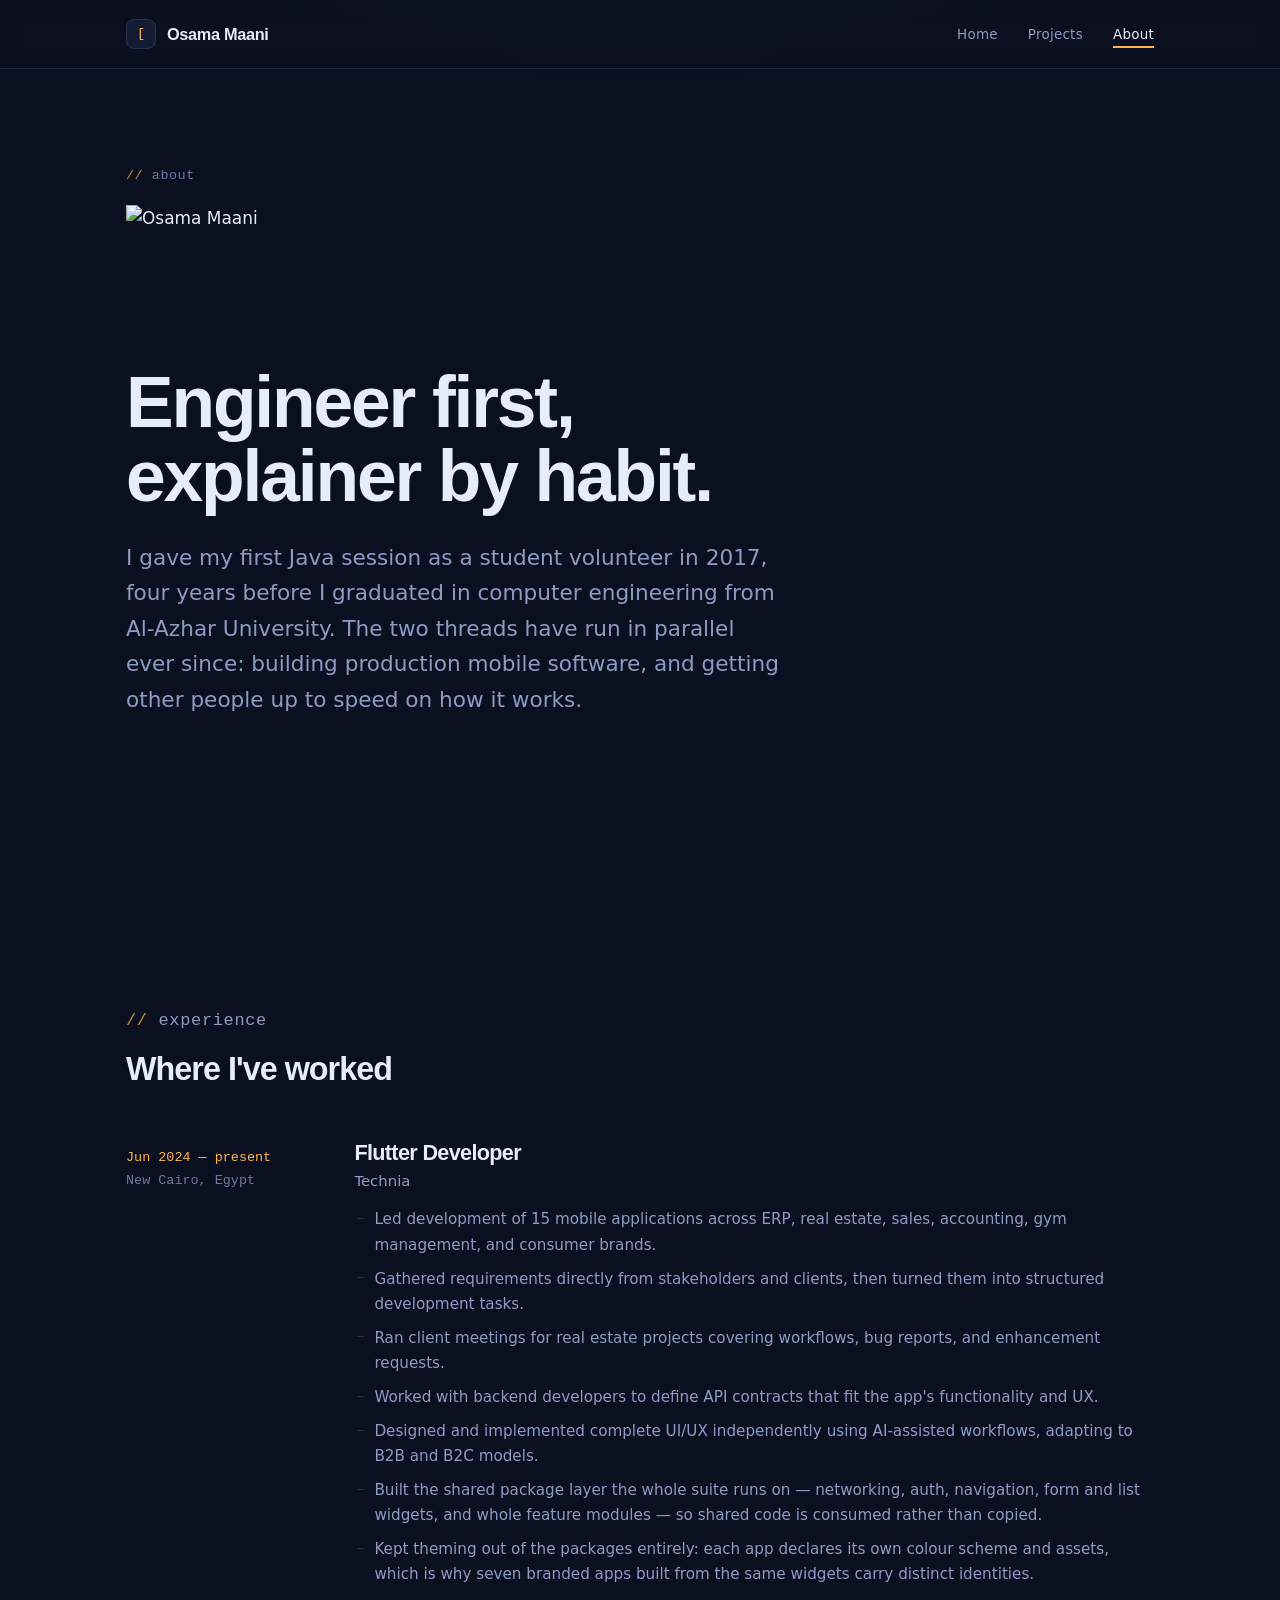
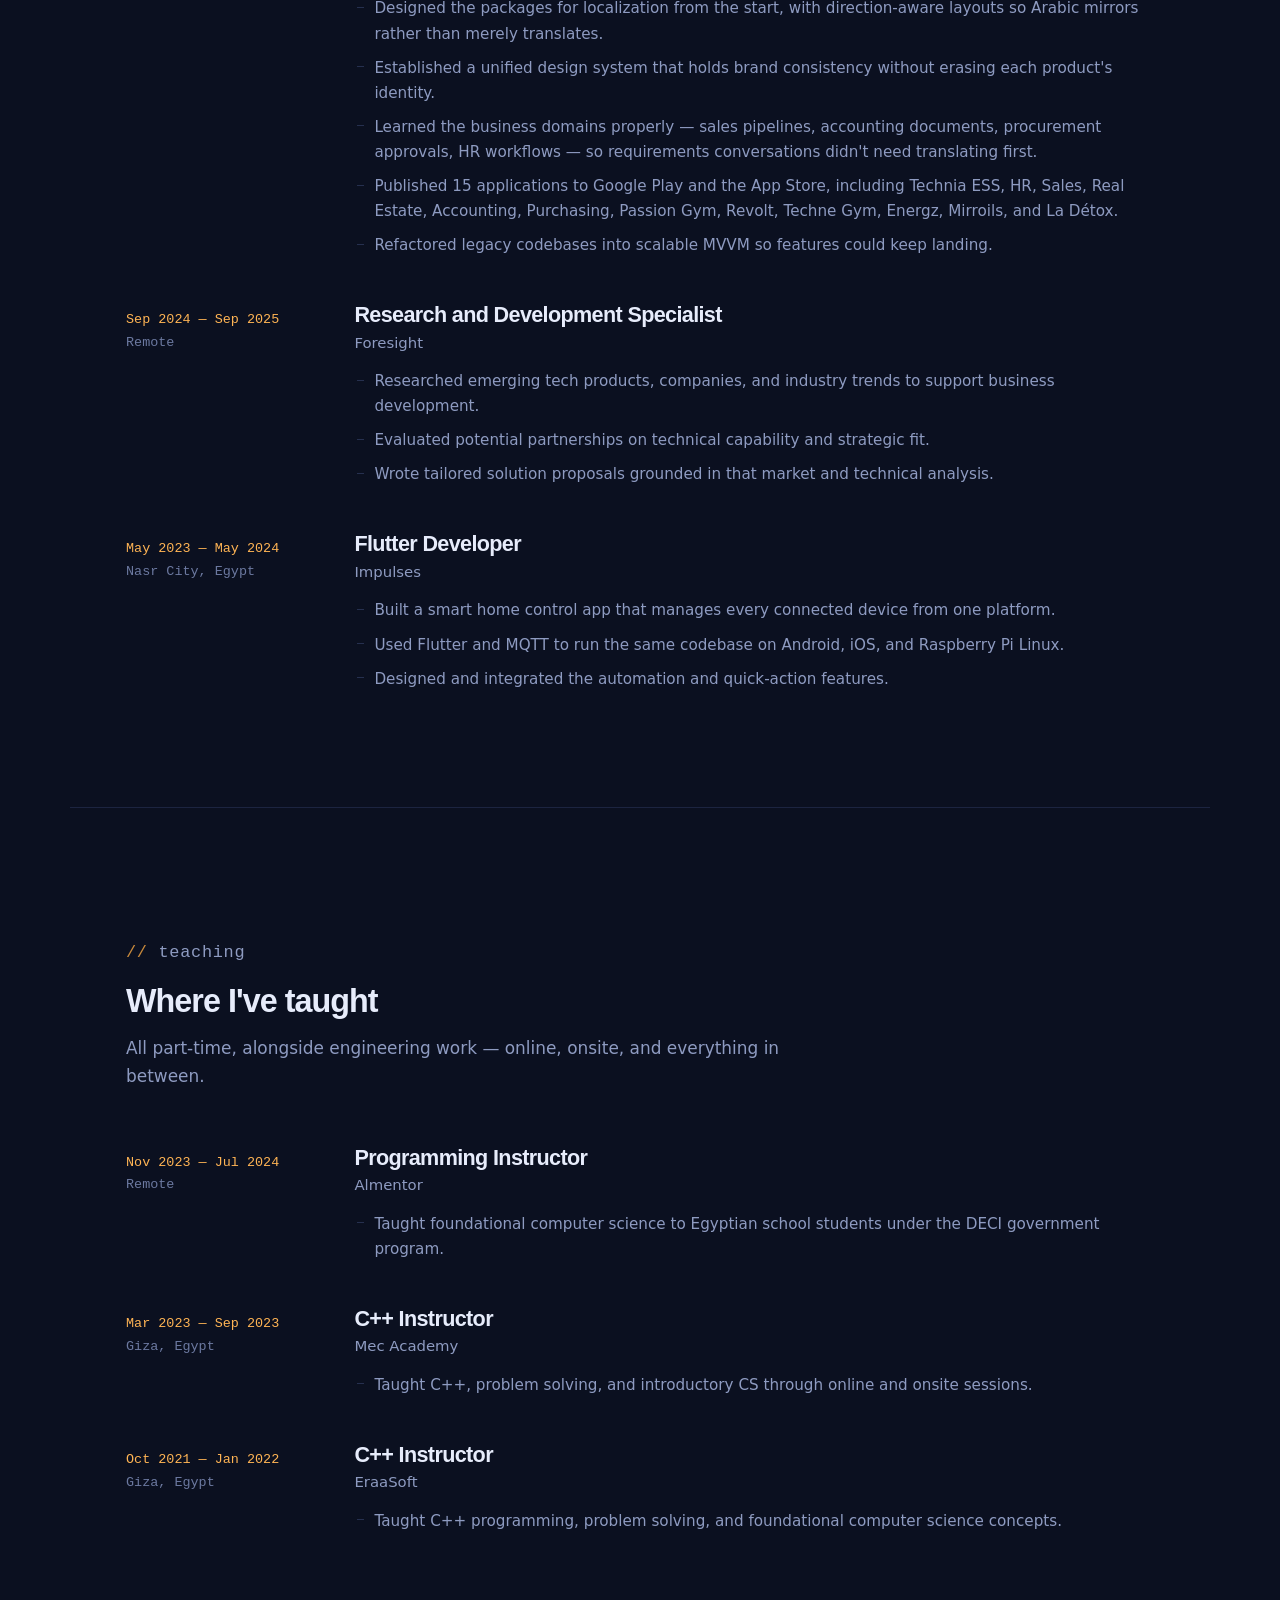
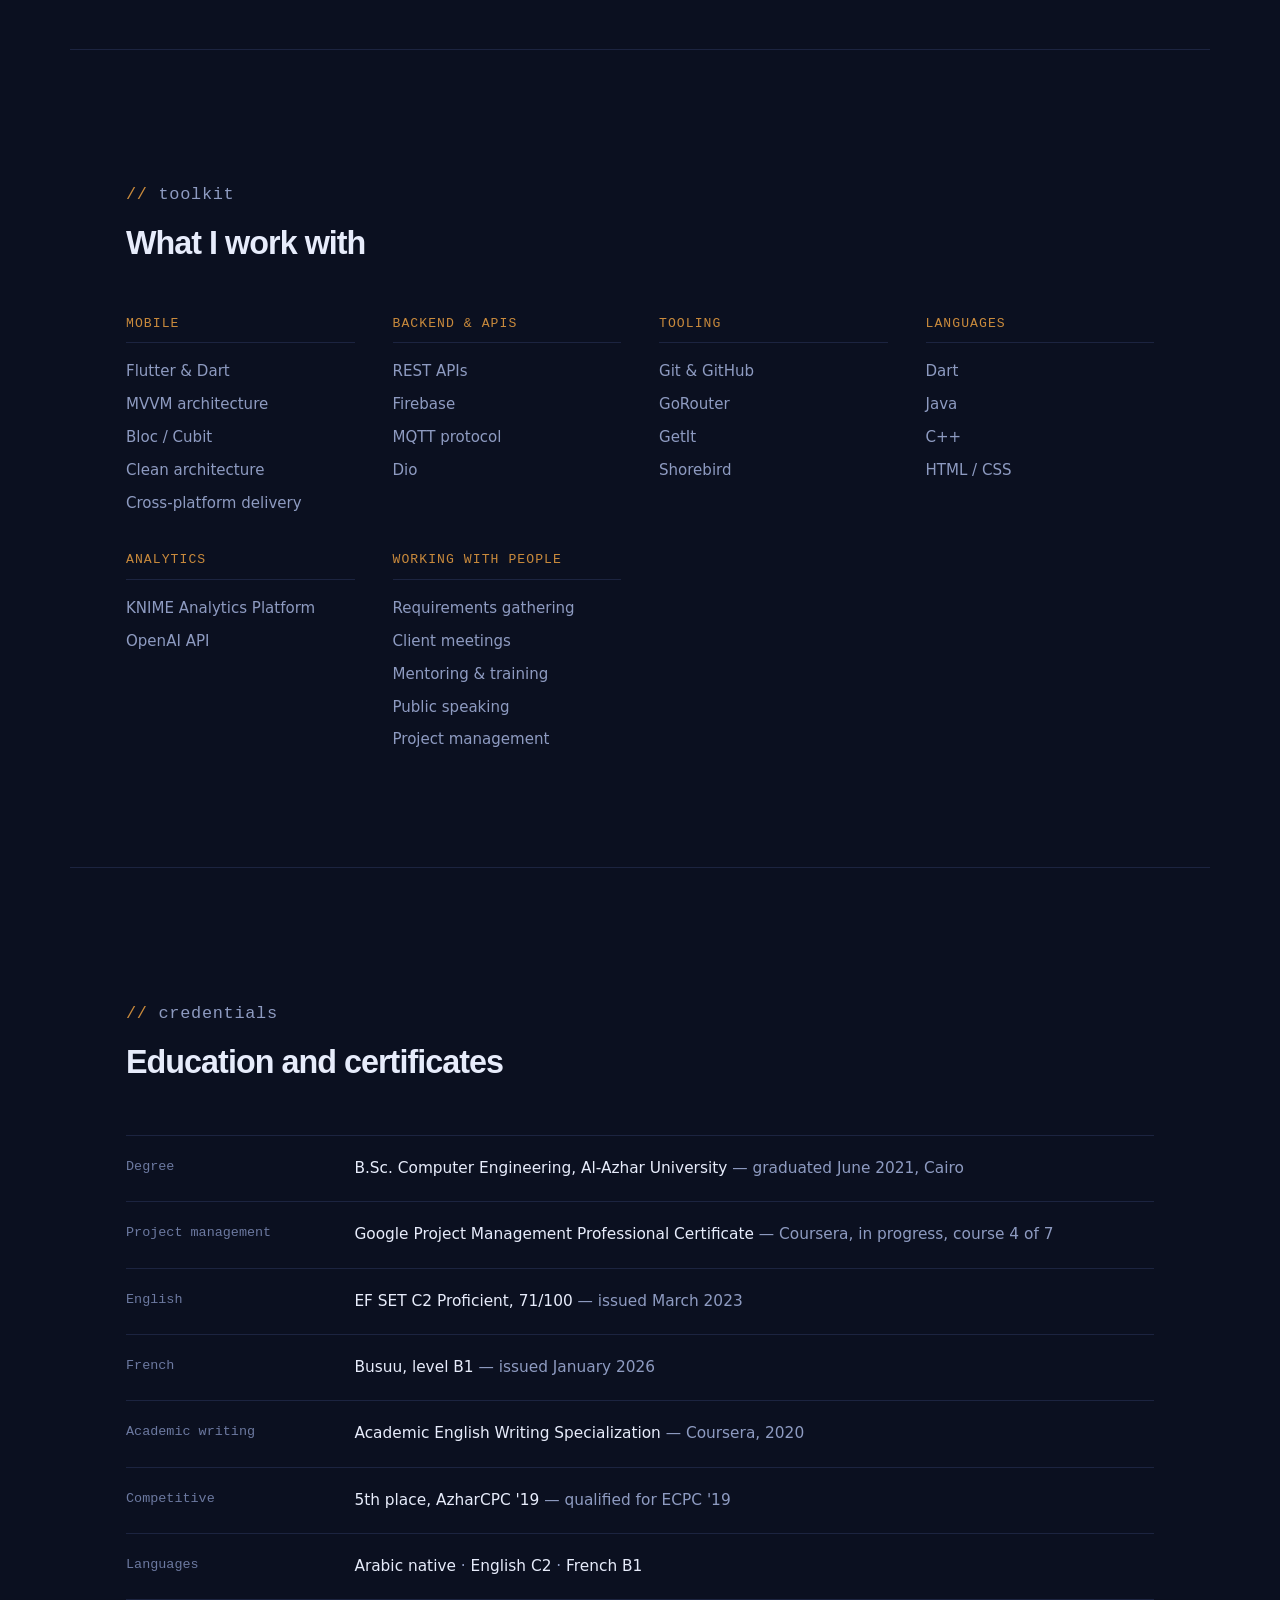
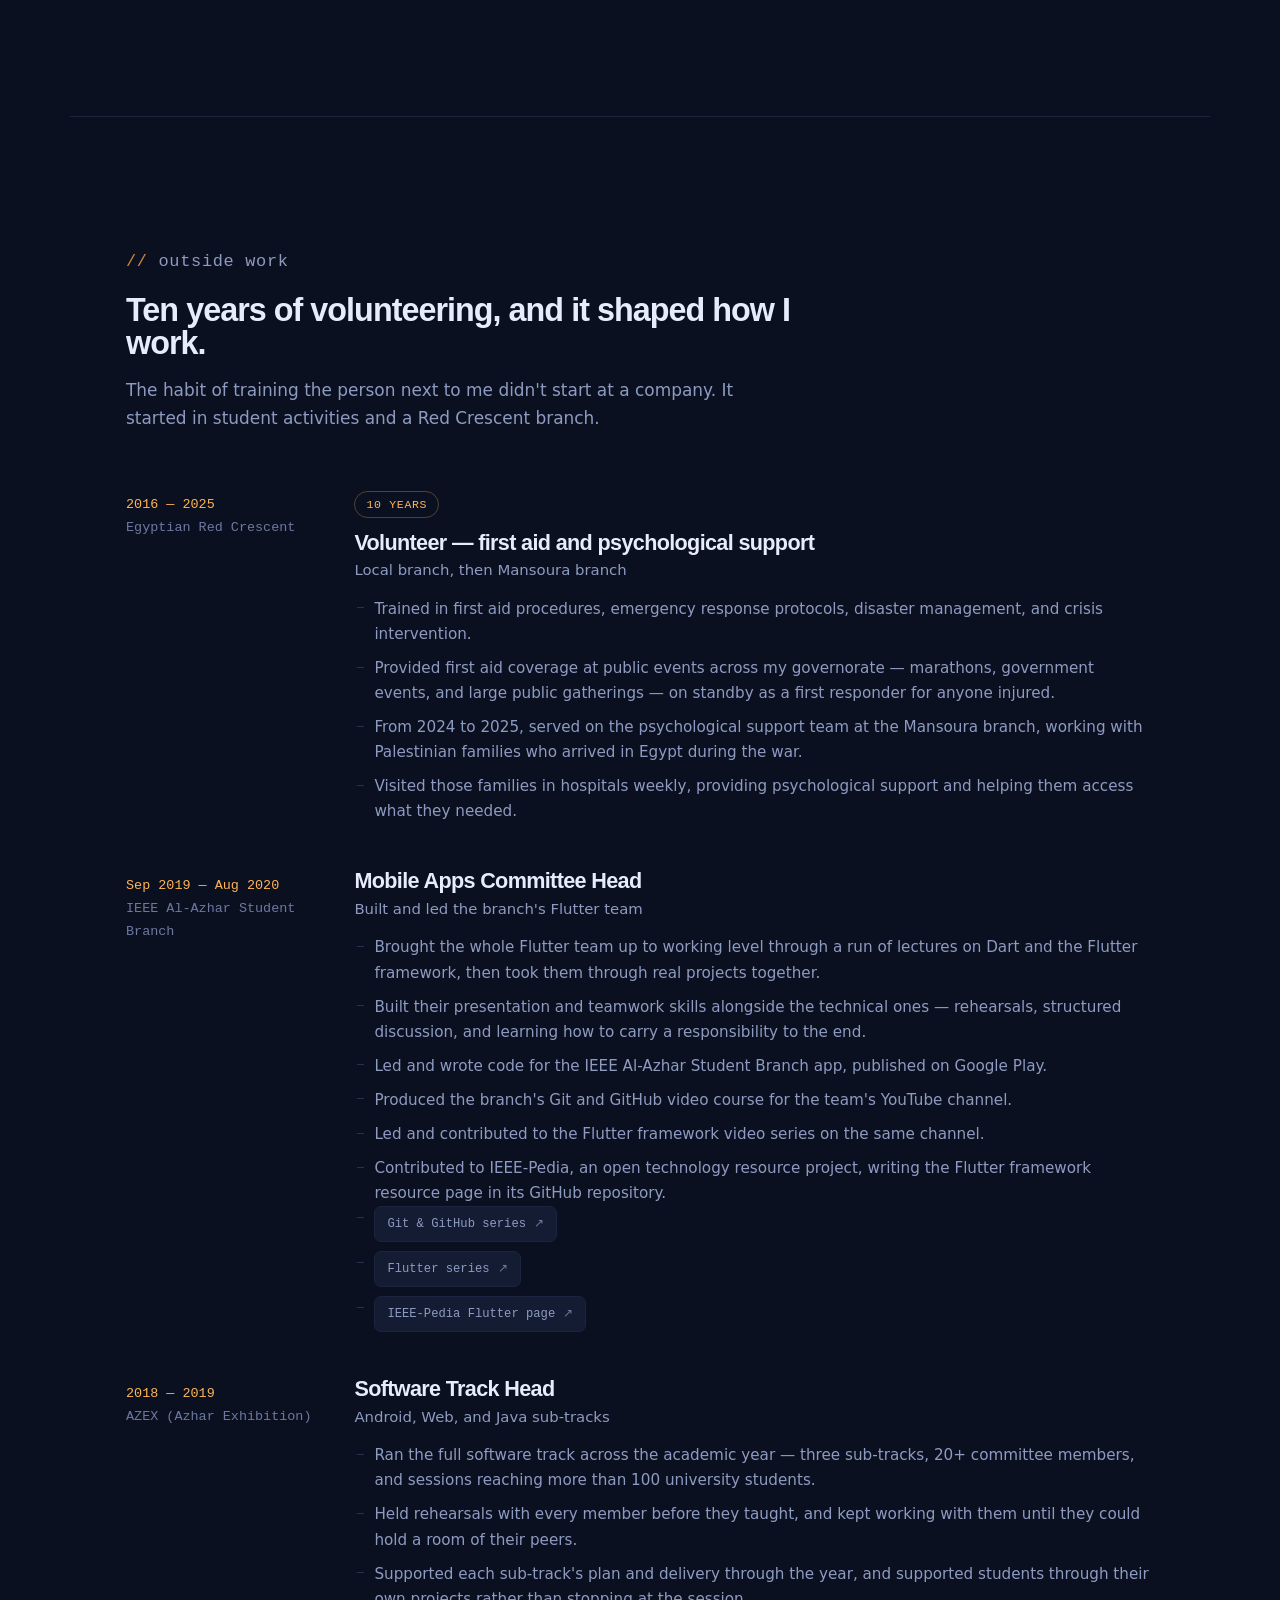
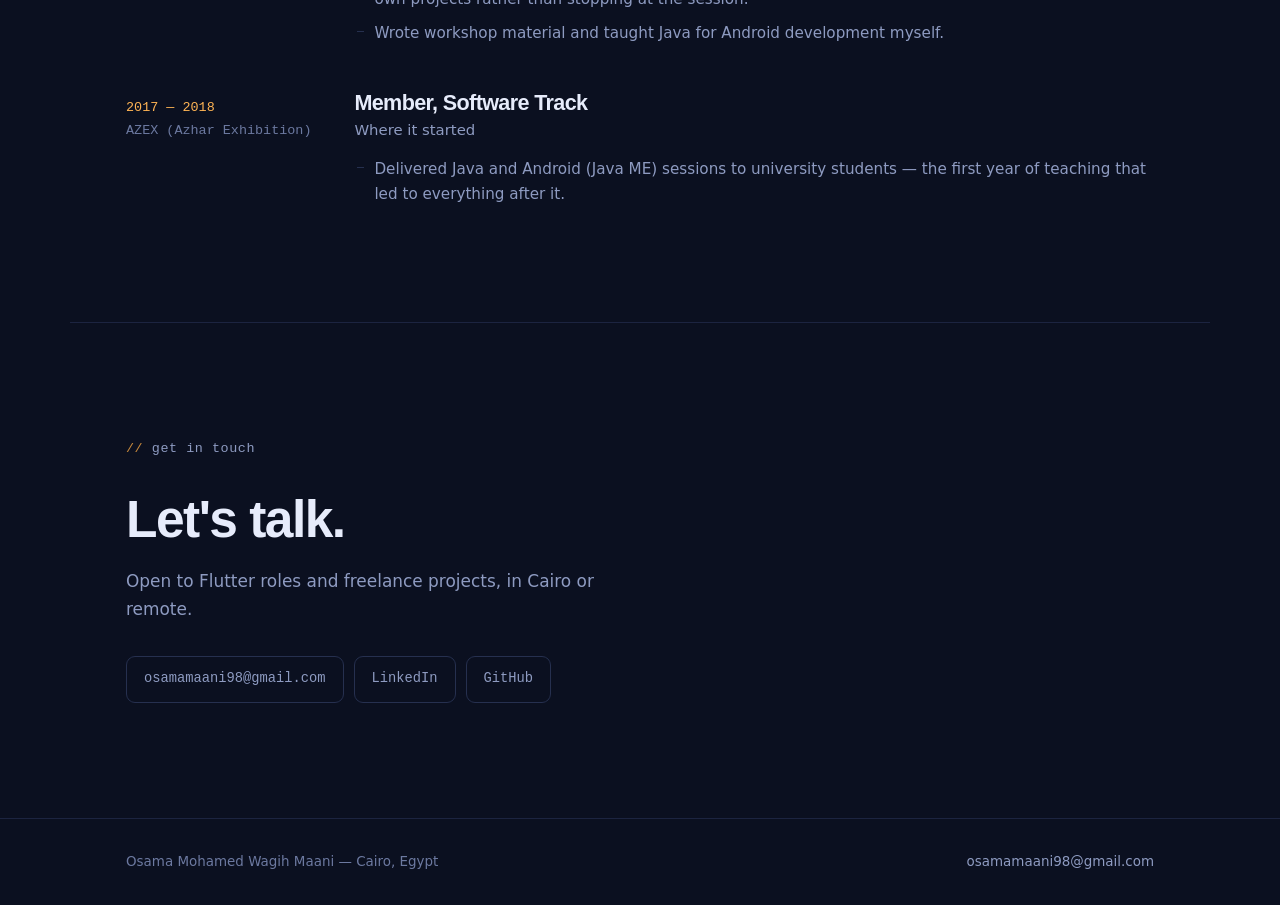
==== commit c834835d: "Update about.html" ====
--- a/about.html
+++ b/about.html
@@ -72,9 +72,12 @@
             <li>Ran client meetings for real estate projects covering workflows, bug reports, and enhancement requests.</li>
             <li>Worked with backend developers to define API contracts that fit the app's functionality and UX.</li>
             <li>Designed and implemented complete UI/UX independently using AI-assisted workflows, adapting to B2B and B2C models.</li>
-            <li>Built reusable packages for the ERP apps that removed repeated code and made the suite maintainable.</li>
+            <li>Built the shared package layer the whole suite runs on — networking, auth, navigation, form and list widgets, and whole feature modules — so shared code is consumed rather than copied.</li>
+            <li>Kept theming out of the packages entirely: each app declares its own colour scheme and assets, which is why seven branded apps built from the same widgets carry distinct identities.</li>
+            <li>Designed the packages for localization from the start, with direction-aware layouts so Arabic mirrors rather than merely translates.</li>
             <li>Established a unified design system that holds brand consistency without erasing each product's identity.</li>
-            <li>Published 15 applications to Google Play and the App Store, including Technia HR, Sales, Real Estate, Accounting, Purchasing, Passion Gym, Revolt, Techne Gym, Energz, Mirroils, and La Détox.</li>
+            <li>Learned the business domains properly — sales pipelines, accounting documents, procurement approvals, HR workflows — so requirements conversations didn't need translating first.</li>
+            <li>Published 15 applications to Google Play and the App Store, including Technia ESS, HR, Sales, Real Estate, Accounting, Purchasing, Passion Gym, Revolt, Techne Gym, Energz, Mirroils, and La Détox.</li>
             <li>Refactored legacy codebases into scalable MVVM so features could keep landing.</li>
           </ul>
         </div>
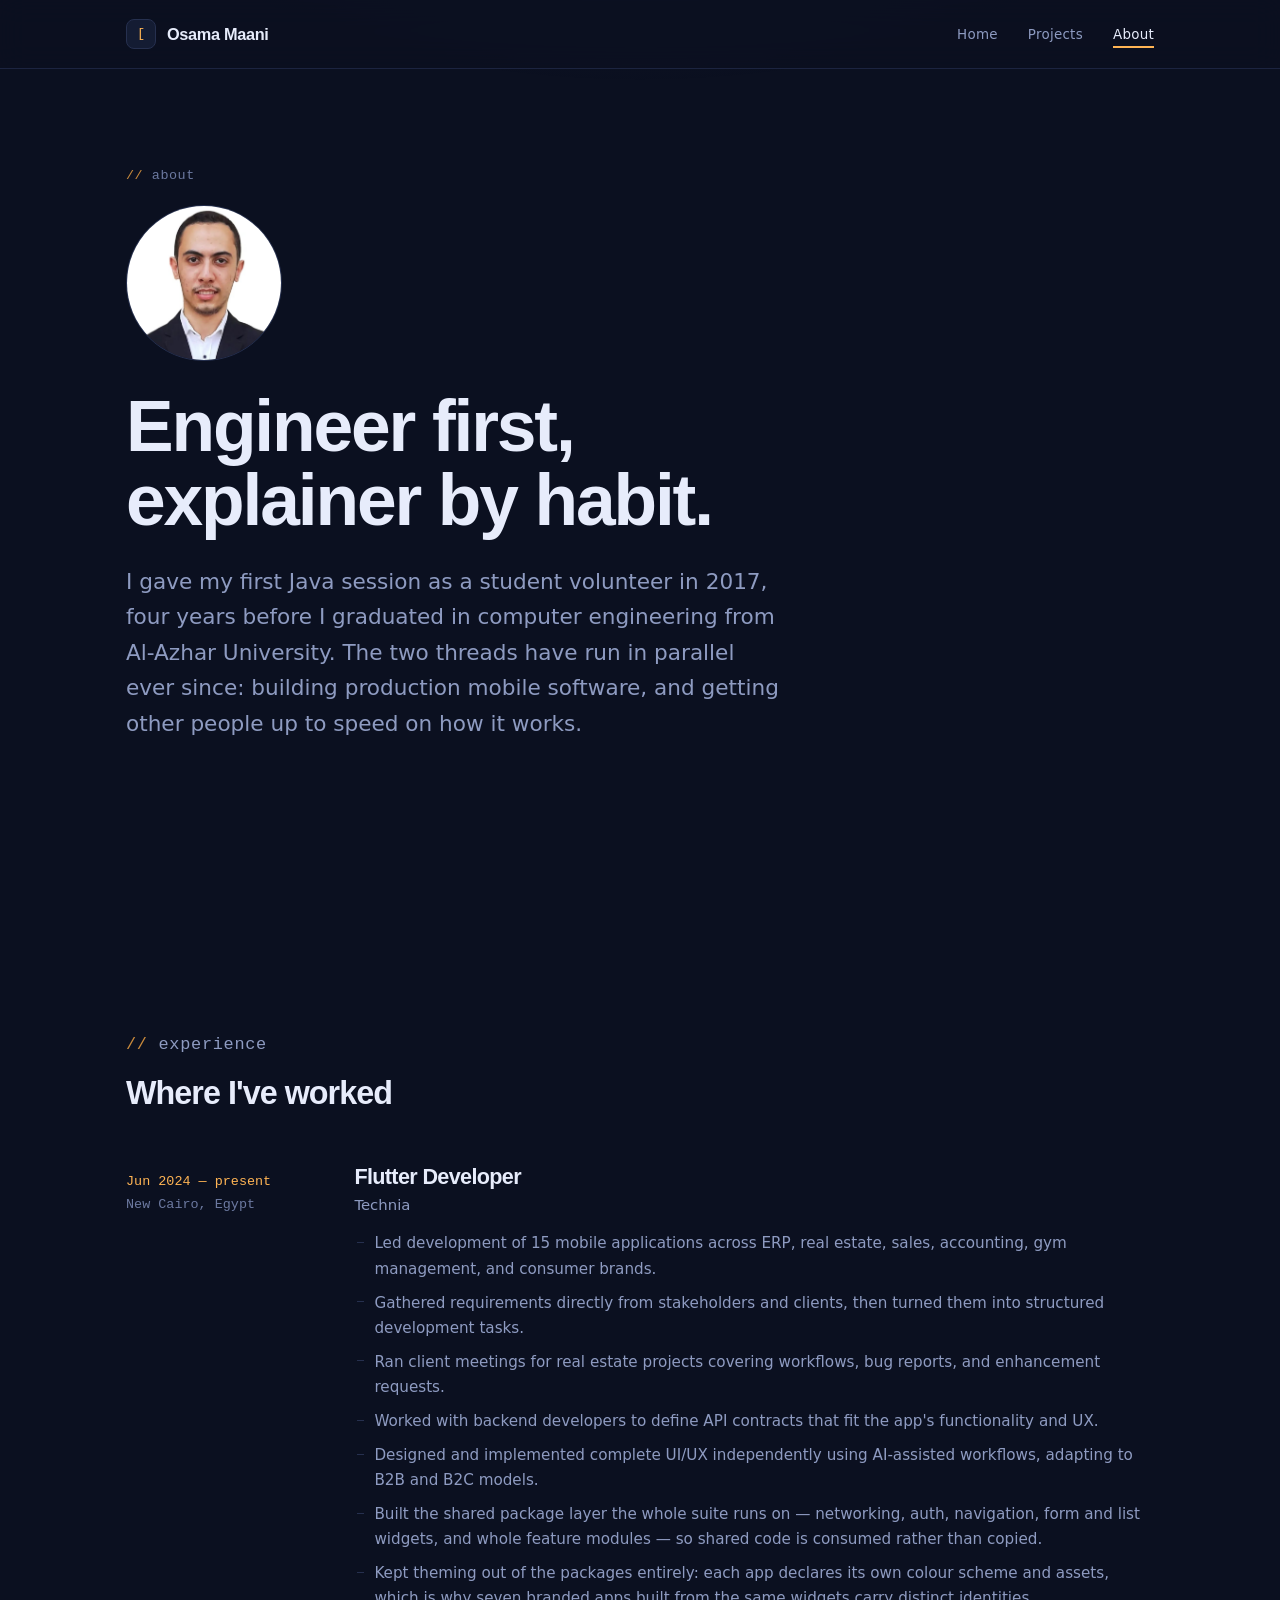
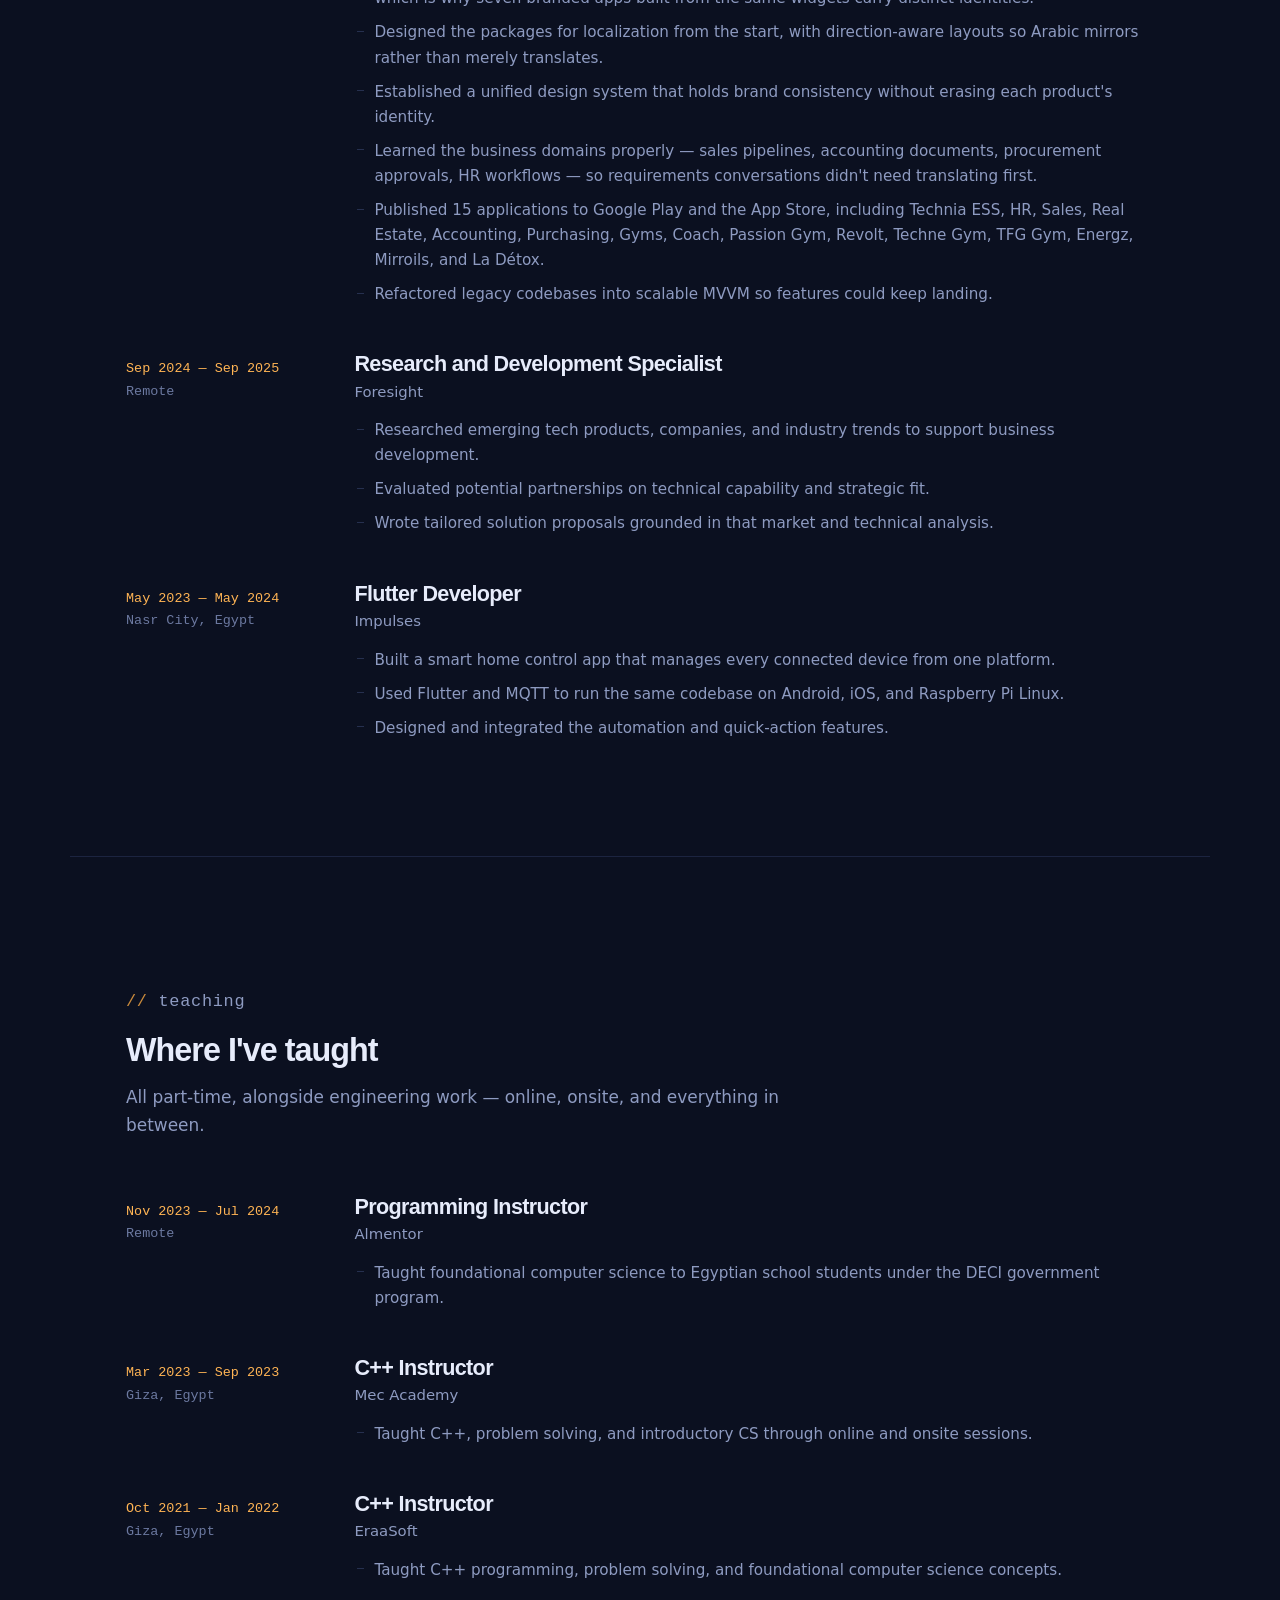
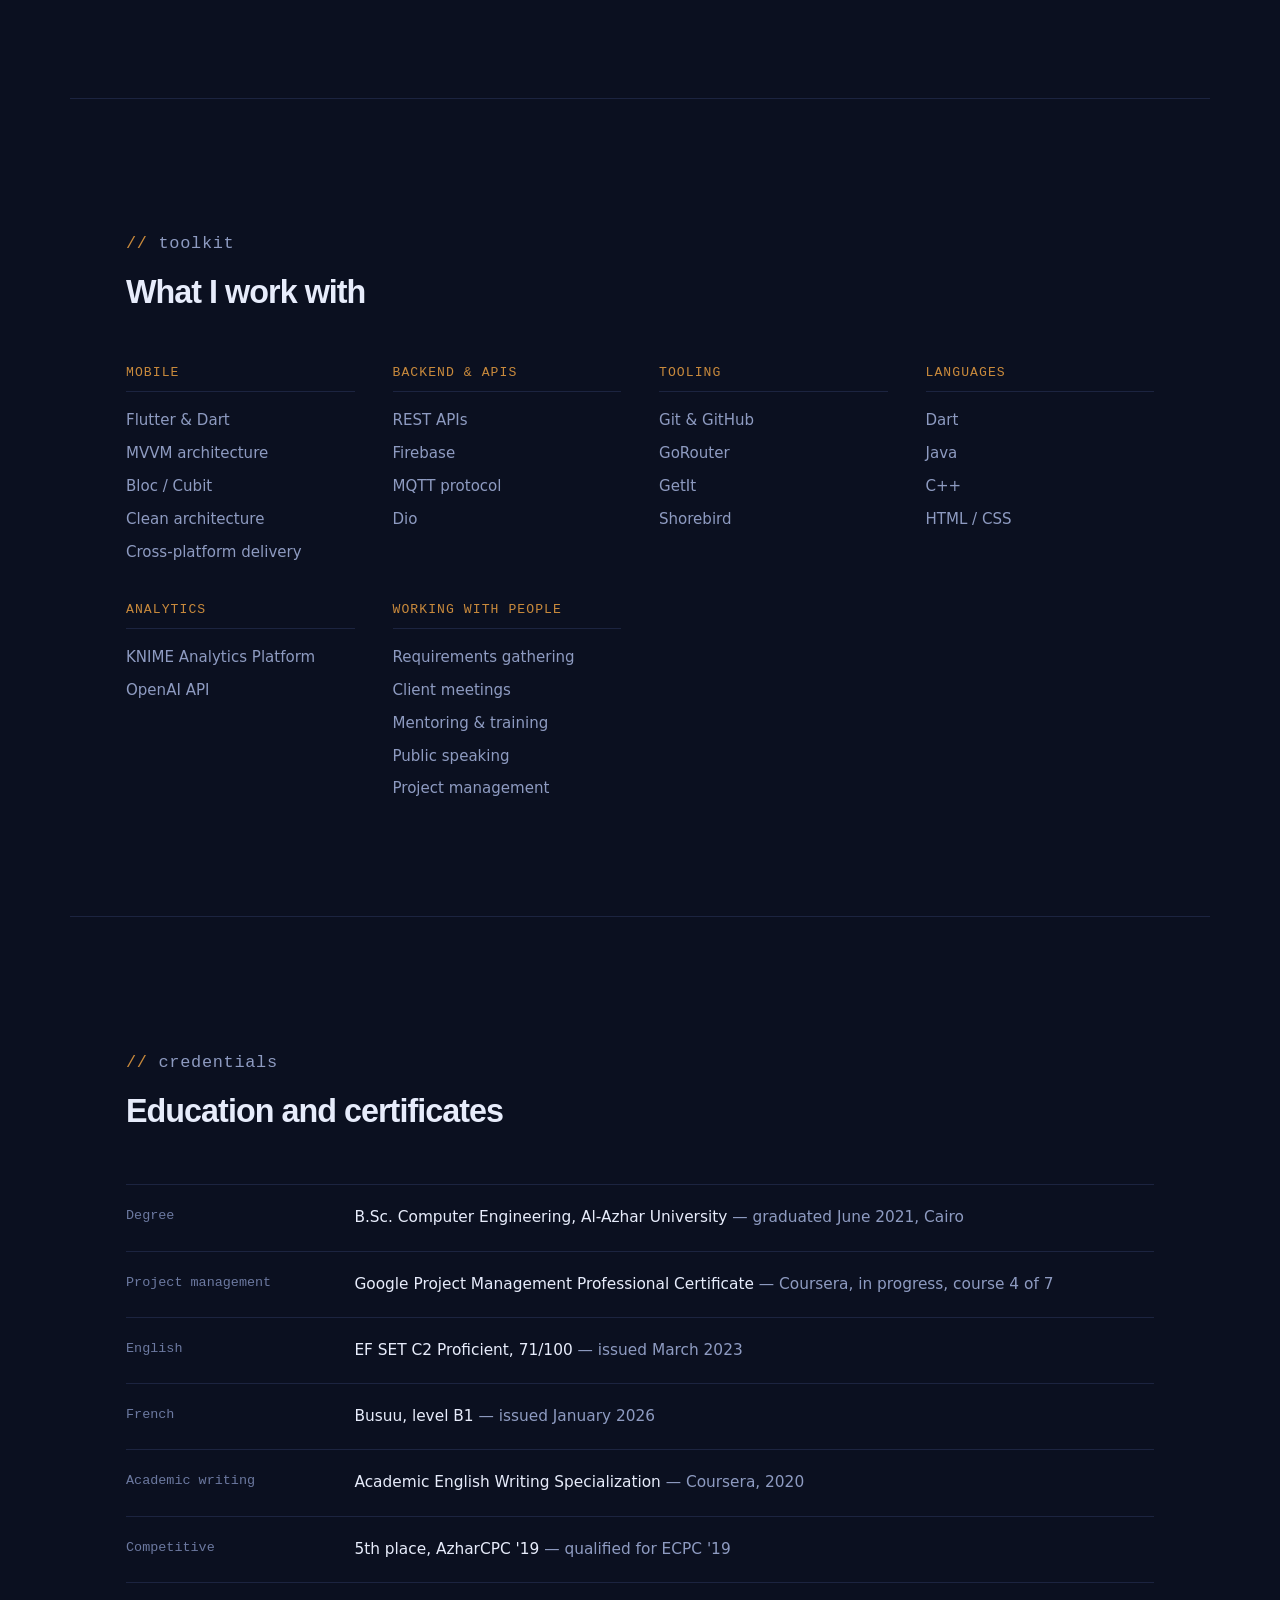
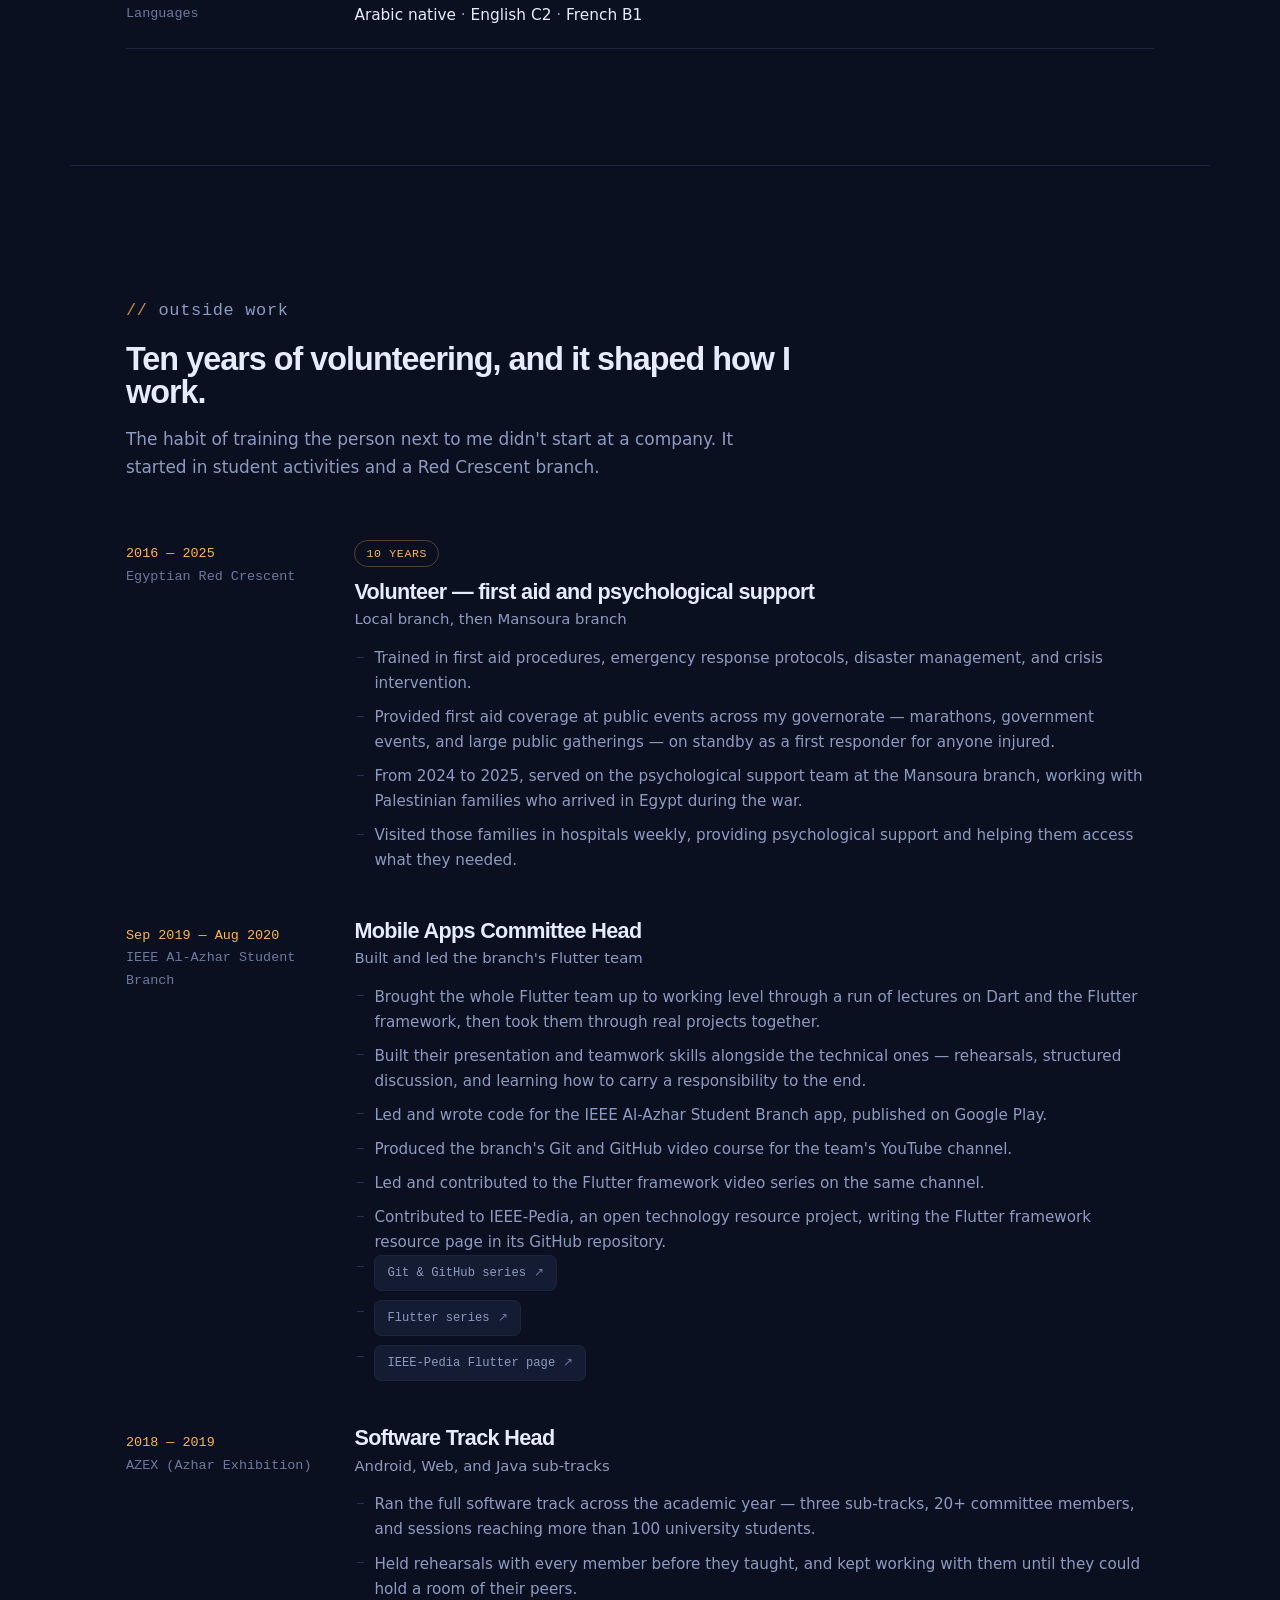
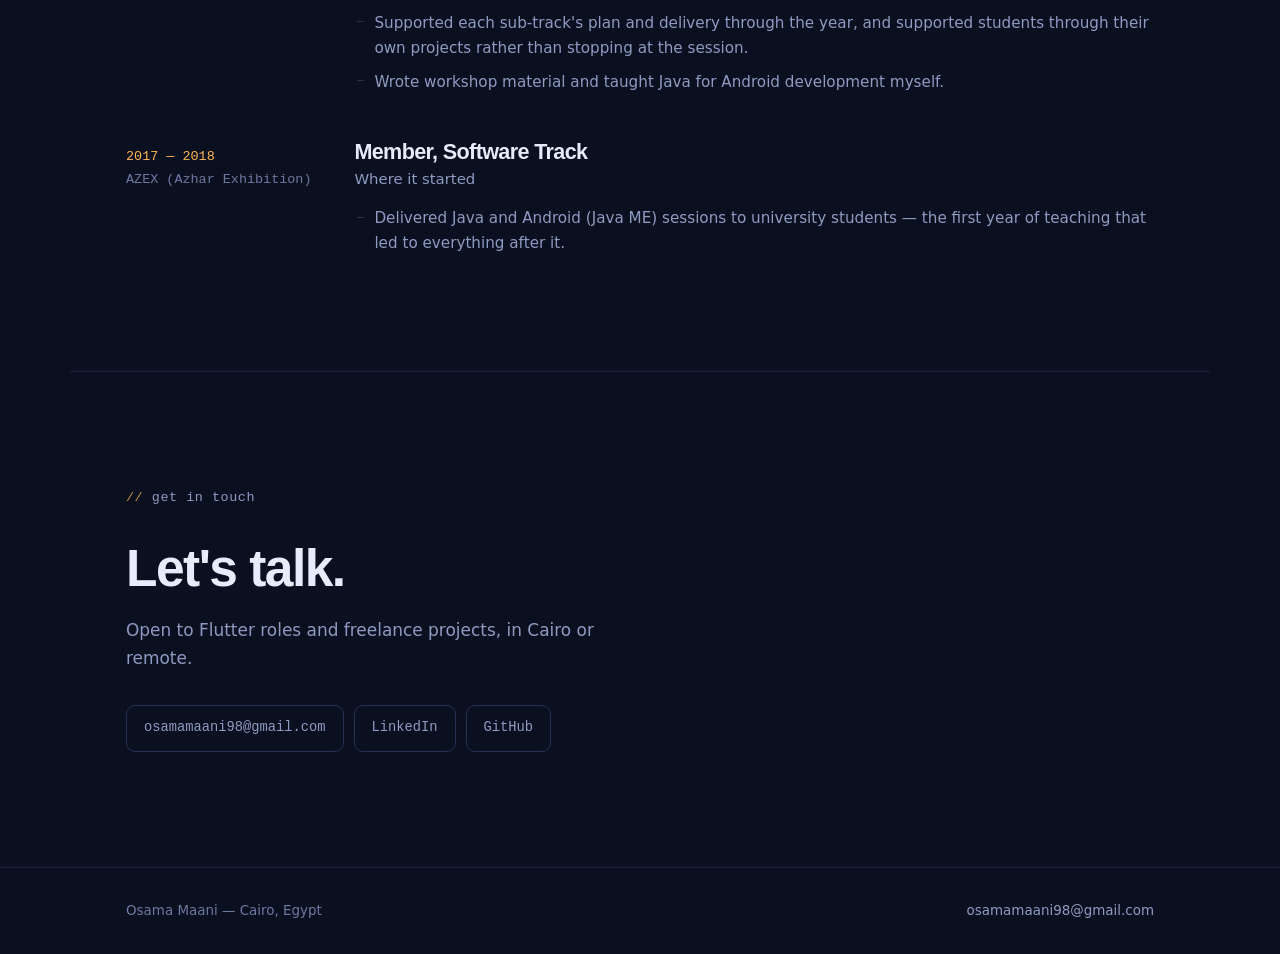
==== commit 529fc2e5: "Update about.html" ====
--- a/about.html
+++ b/about.html
@@ -77,7 +77,7 @@
             <li>Designed the packages for localization from the start, with direction-aware layouts so Arabic mirrors rather than merely translates.</li>
             <li>Established a unified design system that holds brand consistency without erasing each product's identity.</li>
             <li>Learned the business domains properly — sales pipelines, accounting documents, procurement approvals, HR workflows — so requirements conversations didn't need translating first.</li>
-            <li>Published 15 applications to Google Play and the App Store, including Technia ESS, HR, Sales, Real Estate, Accounting, Purchasing, Passion Gym, Revolt, Techne Gym, Energz, Mirroils, and La Détox.</li>
+            <li>Published 15 applications to Google Play and the App Store, including Technia ESS, HR, Sales, Real Estate, Accounting, Purchasing, Gyms, Coach, Passion Gym, Revolt, Techne Gym, TFG Gym, Energz, Mirroils, and La Détox.</li>
             <li>Refactored legacy codebases into scalable MVVM so features could keep landing.</li>
           </ul>
         </div>
@@ -378,7 +378,7 @@
 
 <footer class="foot">
   <div class="wrap foot__inner">
-    <span>Osama Mohamed Wagih Maani — Cairo, Egypt</span>
+    <span>Osama Maani — Cairo, Egypt</span>
     <span><a href="mailto:osamamaani98@gmail.com">osamamaani98@gmail.com</a></span>
   </div>
 </footer>
--- a/assets/css/style.css
+++ b/assets/css/style.css
@@ -1,4 +1,3 @@
-
 /* =========================================================
    Osama Maani — portfolio
    Palette: deep navy ink, amber accent, periwinkle interactive
@@ -37,6 +36,9 @@
 
 html { scroll-behavior: smooth; }
 
+/* No text-rendering: optimizeLegibility here — it pushes Gecko onto a
+   different shaping path, which renders light-on-dark type noticeably
+   heavier than Blink does. The default is the closer match. */
 body {
   margin: 0;
   background: var(--ink);
@@ -45,7 +47,6 @@
   font-size: var(--step-0);
   line-height: 1.65;
   -webkit-font-smoothing: antialiased;
-  text-rendering: optimizeLegibility;
 }
 
 /* Ambient: a very quiet horizon glow, once, at the top. */
@@ -302,6 +303,86 @@
 .hero {
   padding-top: clamp(52px, 8vw, 96px);
   padding-bottom: clamp(56px, 8vw, 100px);
+}
+
+/* ---------------- Group headings ----------------
+   These label a block of work inside a section ("Gym platform",
+   "Branded client apps"). Each one opens a new group, so it carries
+   its own break: a hairline and generous space above, matching the
+   rule that separates one section from the next. Declared on the
+   heading itself rather than on a sibling combinator — the previous
+   element varies, and a combinator that stops matching fails
+   silently. The first heading in a section is the exception: it
+   follows .section__head, which already spaces itself. */
+
+.group-title {
+  font-family: "JetBrains Mono", monospace;
+  font-size: 0.78rem;
+  font-weight: 500;
+  letter-spacing: 0.08em;
+  text-transform: uppercase;
+  color: var(--amber-dim);
+  margin: clamp(52px, 6.5vw, 88px) 0 8px;
+  padding-top: clamp(30px, 3.8vw, 44px);
+  border-top: 1px solid var(--line-soft);
+}
+
+.section__head + .group-title {
+  margin-top: 0;
+  padding-top: 0;
+  border-top: 0;
+}
+
+.group-title + .group-note {
+  color: var(--muted);
+  font-size: 0.9rem;
+  margin-bottom: clamp(20px, 2.4vw, 28px);
+  max-width: 60ch;
+}
+
+/* Store directory — one row per shipped app, with its live listings. */
+.apps {
+  list-style: none;
+  margin: 0;
+  padding: 0;
+}
+.app {
+  display: grid;
+  grid-template-columns: 1fr auto;
+  align-items: center;
+  gap: 10px 26px;
+  padding: 15px 0;
+  border-top: 1px solid var(--line-soft);
+}
+.apps > .app:last-child { border-bottom: 1px solid var(--line-soft); }
+.app__name {
+  font-family: "Bricolage Grotesque", sans-serif;
+  font-weight: 600;
+  letter-spacing: -0.02em;
+  font-size: 1.04rem;
+}
+.app__note {
+  color: var(--muted-2);
+  font-size: 0.85rem;
+  margin-top: 2px;
+}
+.app .proof { margin-top: 0; }
+
+@media (max-width: 640px) {
+  .app { grid-template-columns: 1fr; }
+  .app .proof { margin-top: 4px; }
+}
+
+/* Portrait — used on the About page hero. */
+.portrait {
+  width: clamp(108px, 14vw, 156px);
+  height: clamp(108px, 14vw, 156px);
+  border-radius: 50%;
+  object-fit: cover;
+  object-position: center top;
+  border: 1px solid var(--line);
+  margin-bottom: 28px;
+  background: var(--surface);
 }
 
 .hero__title {
@@ -491,6 +572,9 @@
   background: var(--amber);
 }
 
+.card .proof { margin-top: auto; padding-top: 18px; }
+.card .chips + .proof { padding-top: 14px; }
+
 .chips {
   display: flex;
   flex-wrap: wrap;
@@ -713,14 +797,22 @@
 .foot a { color: var(--muted); text-decoration: none; }
 .foot a:hover { color: var(--amber); }
 
-/* ---------------- Motion ---------------- */
+/* ---------------- Motion ----------------
+   will-change is set while the element is waiting to animate and
+   released once it has, so the page isn't holding a compositor
+   layer per reveal for its whole life. */
 
 .reveal {
   opacity: 0;
   transform: translateY(14px);
+  will-change: opacity, transform;
   transition: opacity 0.7s var(--ease), transform 0.7s var(--ease);
 }
-.reveal.is-in { opacity: 1; transform: none; }
+.reveal.is-in {
+  opacity: 1;
+  transform: none;
+  will-change: auto;
+}
 
 .stagger > * {
   opacity: 0;
@@ -754,6 +846,338 @@
     animation-delay: 0ms !important;
     transition-duration: 0.001ms !important;
   }
-  .reveal { opacity: 1; transform: none; }
+  .reveal { opacity: 1; transform: none; will-change: auto; }
   .stagger > * { opacity: 1; animation: none; }
 }
+
+/* =========================================================
+   Architecture diagram — packages below, apps above,
+   theme injected downward. Drawn, not described.
+   ========================================================= */
+
+.arch {
+  border: 1px solid var(--line-soft);
+  border-radius: 16px;
+  padding: clamp(22px, 3.4vw, 40px);
+  background:
+    radial-gradient(80% 120% at 50% 110%, rgba(255, 180, 84, 0.06), transparent 60%),
+    var(--ink-2);
+}
+
+.arch__row {
+  display: grid;
+  grid-template-columns: repeat(3, 1fr);
+  gap: clamp(10px, 1.6vw, 18px);
+}
+
+.arch__app {
+  border: 1px solid var(--line);
+  border-top: 2px solid var(--brand, var(--amber));
+  border-radius: 11px;
+  padding: 16px 14px;
+  background: var(--surface);
+  text-align: center;
+  transition: transform 0.3s var(--ease), box-shadow 0.3s var(--ease);
+}
+.arch__app:hover {
+  transform: translateY(-4px);
+  box-shadow: 0 10px 30px -18px var(--brand, var(--amber));
+}
+.arch__app b {
+  display: block;
+  font-family: "Bricolage Grotesque", sans-serif;
+  font-size: 0.96rem;
+  letter-spacing: -0.02em;
+  color: var(--brand, var(--amber));
+}
+.arch__app span {
+  display: block;
+  font-family: "JetBrains Mono", monospace;
+  font-size: 0.68rem;
+  color: var(--muted-2);
+  margin-top: 5px;
+}
+
+/* Connector band between apps and packages.
+   stroke-dashoffset can't be composited, so this repaints on the main
+   thread every frame it runs. It only runs while .is-live is on the
+   diagram — main.js adds that class while the diagram is on screen and
+   removes it when it scrolls away. */
+.arch__wires {
+  height: 54px;
+  display: block;
+  width: 100%;
+  overflow: visible;
+}
+.arch__wire {
+  fill: none;
+  stroke: var(--line);
+  stroke-width: 1;
+  stroke-dasharray: 3 4;
+}
+.arch.is-live .arch__wire {
+  animation: drift 2.6s linear infinite;
+}
+@keyframes drift { to { stroke-dashoffset: -14; } }
+
+.arch__label {
+  text-align: center;
+  font-family: "JetBrains Mono", monospace;
+  font-size: 0.7rem;
+  letter-spacing: 0.08em;
+  text-transform: uppercase;
+  color: var(--muted-2);
+  margin: 4px 0 10px;
+}
+
+.arch__core {
+  border: 1px solid var(--line);
+  border-radius: 12px;
+  background: linear-gradient(180deg, var(--surface-2), var(--surface));
+  padding: 18px;
+}
+.arch__core > b {
+  display: block;
+  font-family: "JetBrains Mono", monospace;
+  font-size: 0.74rem;
+  letter-spacing: 0.09em;
+  text-transform: uppercase;
+  color: var(--amber);
+  text-align: center;
+  margin-bottom: 14px;
+}
+.arch__mods {
+  display: flex;
+  flex-wrap: wrap;
+  gap: 7px;
+  justify-content: center;
+  list-style: none;
+  margin: 0;
+  padding: 0;
+}
+.arch__mods li {
+  font-family: "JetBrains Mono", monospace;
+  font-size: 0.72rem;
+  color: var(--muted);
+  border: 1px solid var(--line);
+  border-radius: 6px;
+  padding: 5px 10px;
+  background: var(--ink-2);
+  transition: color 0.2s var(--ease), border-color 0.2s var(--ease);
+}
+.arch__mods li:hover { color: var(--amber); border-color: var(--amber-dim); }
+
+.arch__note {
+  text-align: center;
+  color: var(--muted);
+  font-size: 0.88rem;
+  margin-top: 18px;
+  max-width: 54ch;
+  margin-inline: auto;
+}
+
+@media (max-width: 560px) {
+  .arch__row { grid-template-columns: repeat(3, 1fr); gap: 7px; }
+  .arch__app { padding: 12px 7px; }
+  .arch__app b { font-size: 0.78rem; }
+  .arch__app span { display: none; }
+}
+
+/* =========================================================
+   Delivery loop — six stages around a cycle
+   ========================================================= */
+
+.loop {
+  display: grid;
+  grid-template-columns: 46px 1fr;
+  gap: 0 clamp(16px, 2.4vw, 26px);
+  position: relative;
+  margin: 0;
+  padding: 0;
+  list-style: none;
+}
+
+.loop__step {
+  display: contents;
+}
+
+.loop__dot {
+  position: relative;
+  display: grid;
+  place-items: center;
+  padding-top: 4px;
+}
+/* the spine */
+.loop__dot::after {
+  content: "";
+  position: absolute;
+  top: 46px;
+  bottom: -4px;
+  width: 1px;
+  background: var(--line);
+}
+/* The spine stops at the stage that closes the circle. Not :last-child —
+   the last child of .loop is .loop__back, not a step, so that selector
+   never matched and the spine ran past the final stage. */
+.loop__step--return .loop__dot::after { display: none; }
+
+.loop__num {
+  width: 42px;
+  height: 42px;
+  flex: none;
+  display: grid;
+  place-items: center;
+  border-radius: 50%;
+  border: 1px solid var(--line);
+  background: var(--ink-2);
+  font-family: "JetBrains Mono", monospace;
+  font-size: 0.78rem;
+  color: var(--muted-2);
+  transition: color 0.3s var(--ease), border-color 0.3s var(--ease),
+              background 0.3s var(--ease), transform 0.3s var(--ease);
+  z-index: 1;
+}
+
+.loop__card {
+  padding: 0 0 clamp(22px, 3vw, 32px);
+  cursor: default;
+}
+.loop__card h4 {
+  font-family: "Bricolage Grotesque", sans-serif;
+  font-size: clamp(1.02rem, 0.95rem + 0.3vw, 1.2rem);
+  font-weight: 600;
+  letter-spacing: -0.02em;
+  margin: 8px 0 6px;
+  transition: color 0.3s var(--ease);
+}
+.loop__card p {
+  color: var(--muted);
+  font-size: 0.93rem;
+  max-width: 56ch;
+}
+.loop__card em {
+  font-style: normal;
+  color: var(--text);
+}
+
+/* active state — driven by hover and by scroll position */
+.loop__step:hover .loop__num,
+.loop__step.is-lit .loop__num {
+  color: #0B1020;
+  background: var(--amber);
+  border-color: var(--amber);
+  transform: scale(1.06);
+}
+.loop__step:hover .loop__card h4,
+.loop__step.is-lit .loop__card h4 { color: var(--amber); }
+
+/* the sixth stage closes the circle */
+.loop__step--return .loop__num {
+  border-style: dashed;
+  border-color: rgba(139, 155, 255, 0.45);
+  color: var(--peri);
+  font-size: 1.05rem;
+}
+.loop__step--return:hover .loop__num,
+.loop__step--return.is-lit .loop__num {
+  background: var(--peri);
+  border-color: var(--peri);
+  color: #0B1020;
+}
+.loop__step--return:hover .loop__card h4,
+.loop__step--return.is-lit .loop__card h4 { color: var(--peri); }
+
+.loop__back {
+  grid-column: 1 / -1;
+  display: flex;
+  align-items: center;
+  gap: 12px;
+  font-family: "JetBrains Mono", monospace;
+  font-size: 0.74rem;
+  letter-spacing: 0.04em;
+  color: var(--peri);
+  padding-left: 4px;
+}
+.loop__back::before {
+  content: "";
+  flex: none;
+  width: 34px;
+  height: 34px;
+  border-left: 1px dashed rgba(139, 155, 255, 0.45);
+  border-bottom: 1px dashed rgba(139, 155, 255, 0.45);
+  border-bottom-left-radius: 14px;
+  margin-left: 20px;
+  margin-top: -22px;
+}
+
+/* =========================================================
+   Domain fluency — terms, not paragraphs
+   ========================================================= */
+
+.domains {
+  display: grid;
+  gap: clamp(12px, 1.8vw, 18px);
+  grid-template-columns: repeat(auto-fit, minmax(232px, 1fr));
+}
+
+.domain {
+  border: 1px solid var(--line-soft);
+  border-radius: 13px;
+  padding: 20px;
+  background: var(--ink-2);
+  transition: border-color 0.25s var(--ease), background 0.25s var(--ease);
+}
+.domain:hover { border-color: var(--line); background: var(--surface); }
+
+.domain h4 {
+  font-family: "Bricolage Grotesque", sans-serif;
+  font-size: 1rem;
+  font-weight: 600;
+  letter-spacing: -0.02em;
+  margin: 0 0 13px;
+  display: flex;
+  align-items: center;
+  gap: 9px;
+}
+.domain h4::before {
+  content: "";
+  width: 6px;
+  height: 6px;
+  border-radius: 50%;
+  background: var(--amber);
+  flex: none;
+}
+
+.terms {
+  display: flex;
+  flex-wrap: wrap;
+  gap: 6px;
+  list-style: none;
+  margin: 0;
+  padding: 0;
+}
+.terms li {
+  font-family: "JetBrains Mono", monospace;
+  font-size: 0.72rem;
+  color: var(--muted);
+  border: 1px solid var(--line-soft);
+  border-radius: 5px;
+  padding: 4px 9px;
+  background: var(--surface);
+  transition: color 0.2s var(--ease), border-color 0.2s var(--ease);
+}
+.domain:hover .terms li { border-color: var(--line); }
+.terms li:hover { color: var(--amber); border-color: var(--amber-dim); }
+
+/* Sequential reveal for grouped children */
+.seq > * { opacity: 0; transform: translateY(12px); }
+.seq.is-in > * {
+  animation: rise 0.6s var(--ease) forwards;
+  animation-delay: calc(var(--n, 0) * 90ms);
+}
+
+@media (prefers-reduced-motion: reduce) {
+  .arch__wire, .arch.is-live .arch__wire { animation: none; }
+  .seq > * { opacity: 1; transform: none; }
+  .seq.is-in > * { animation: none; }
+}
